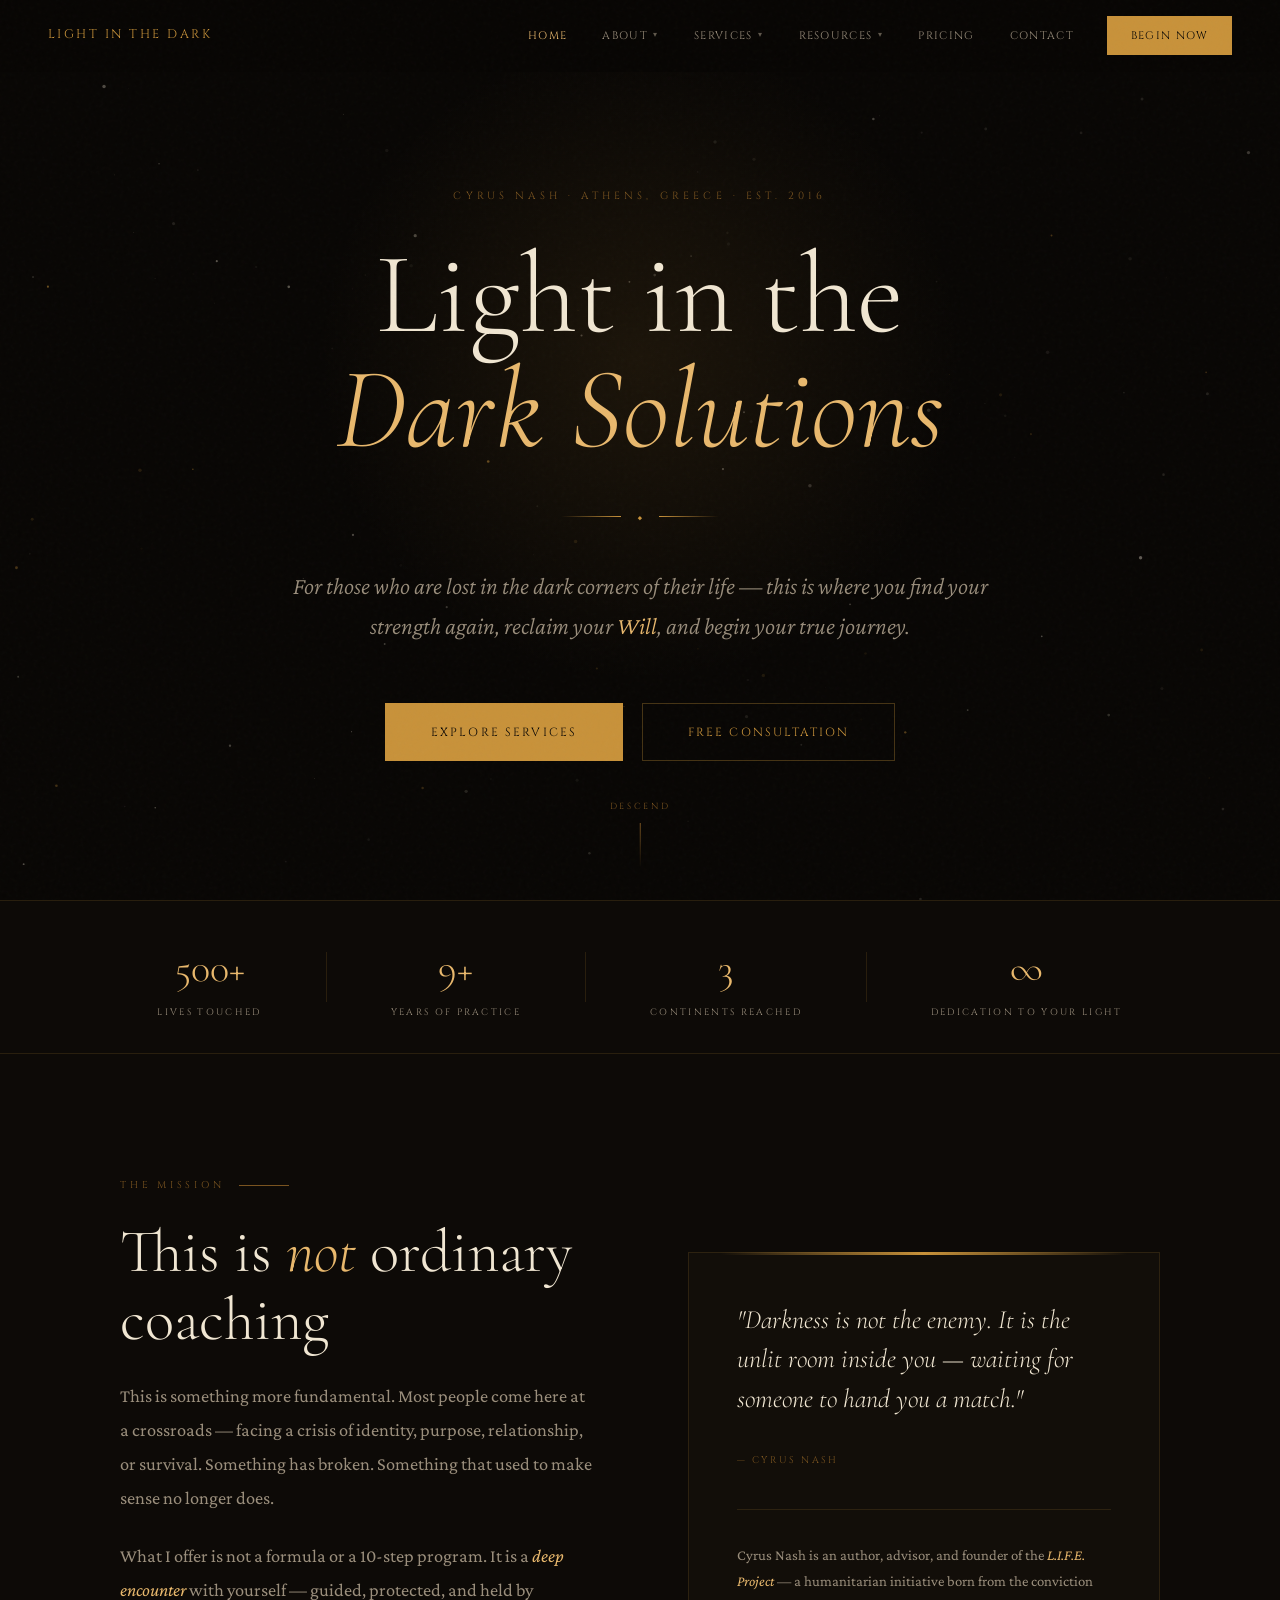
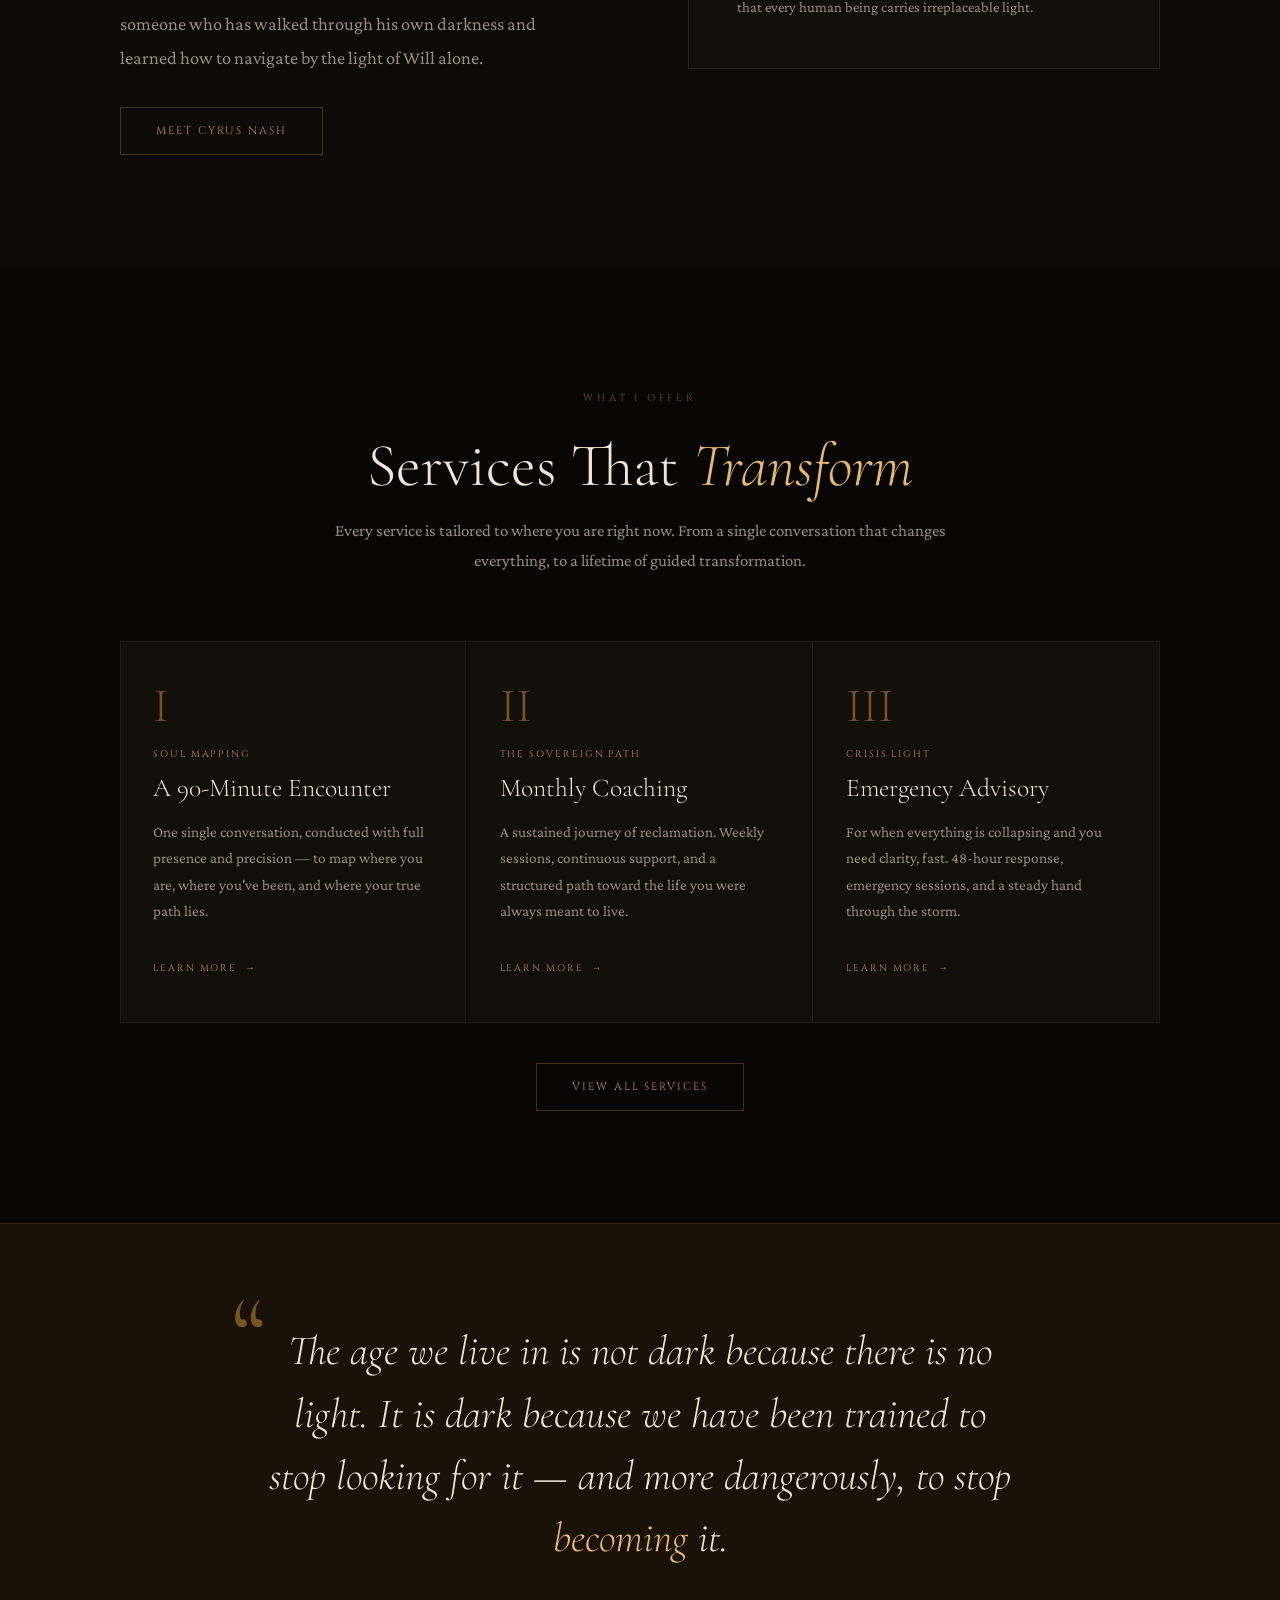
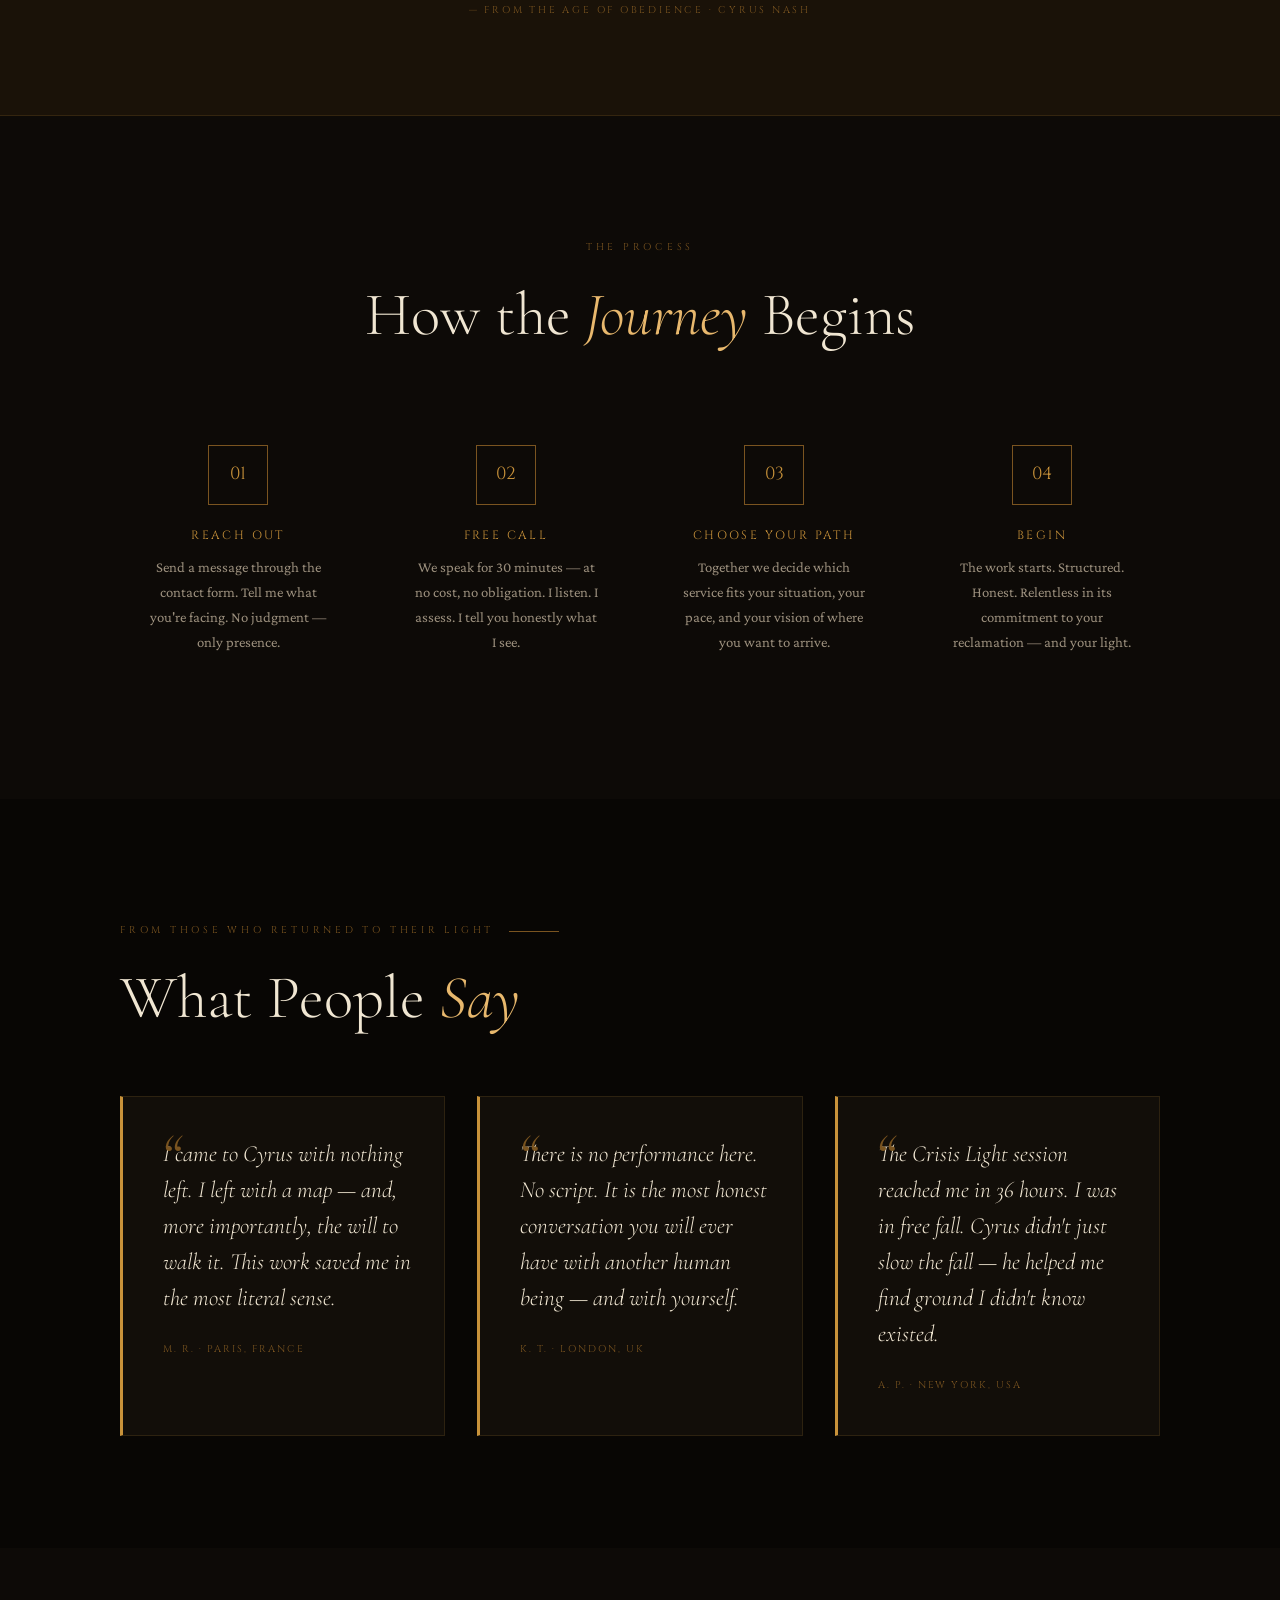
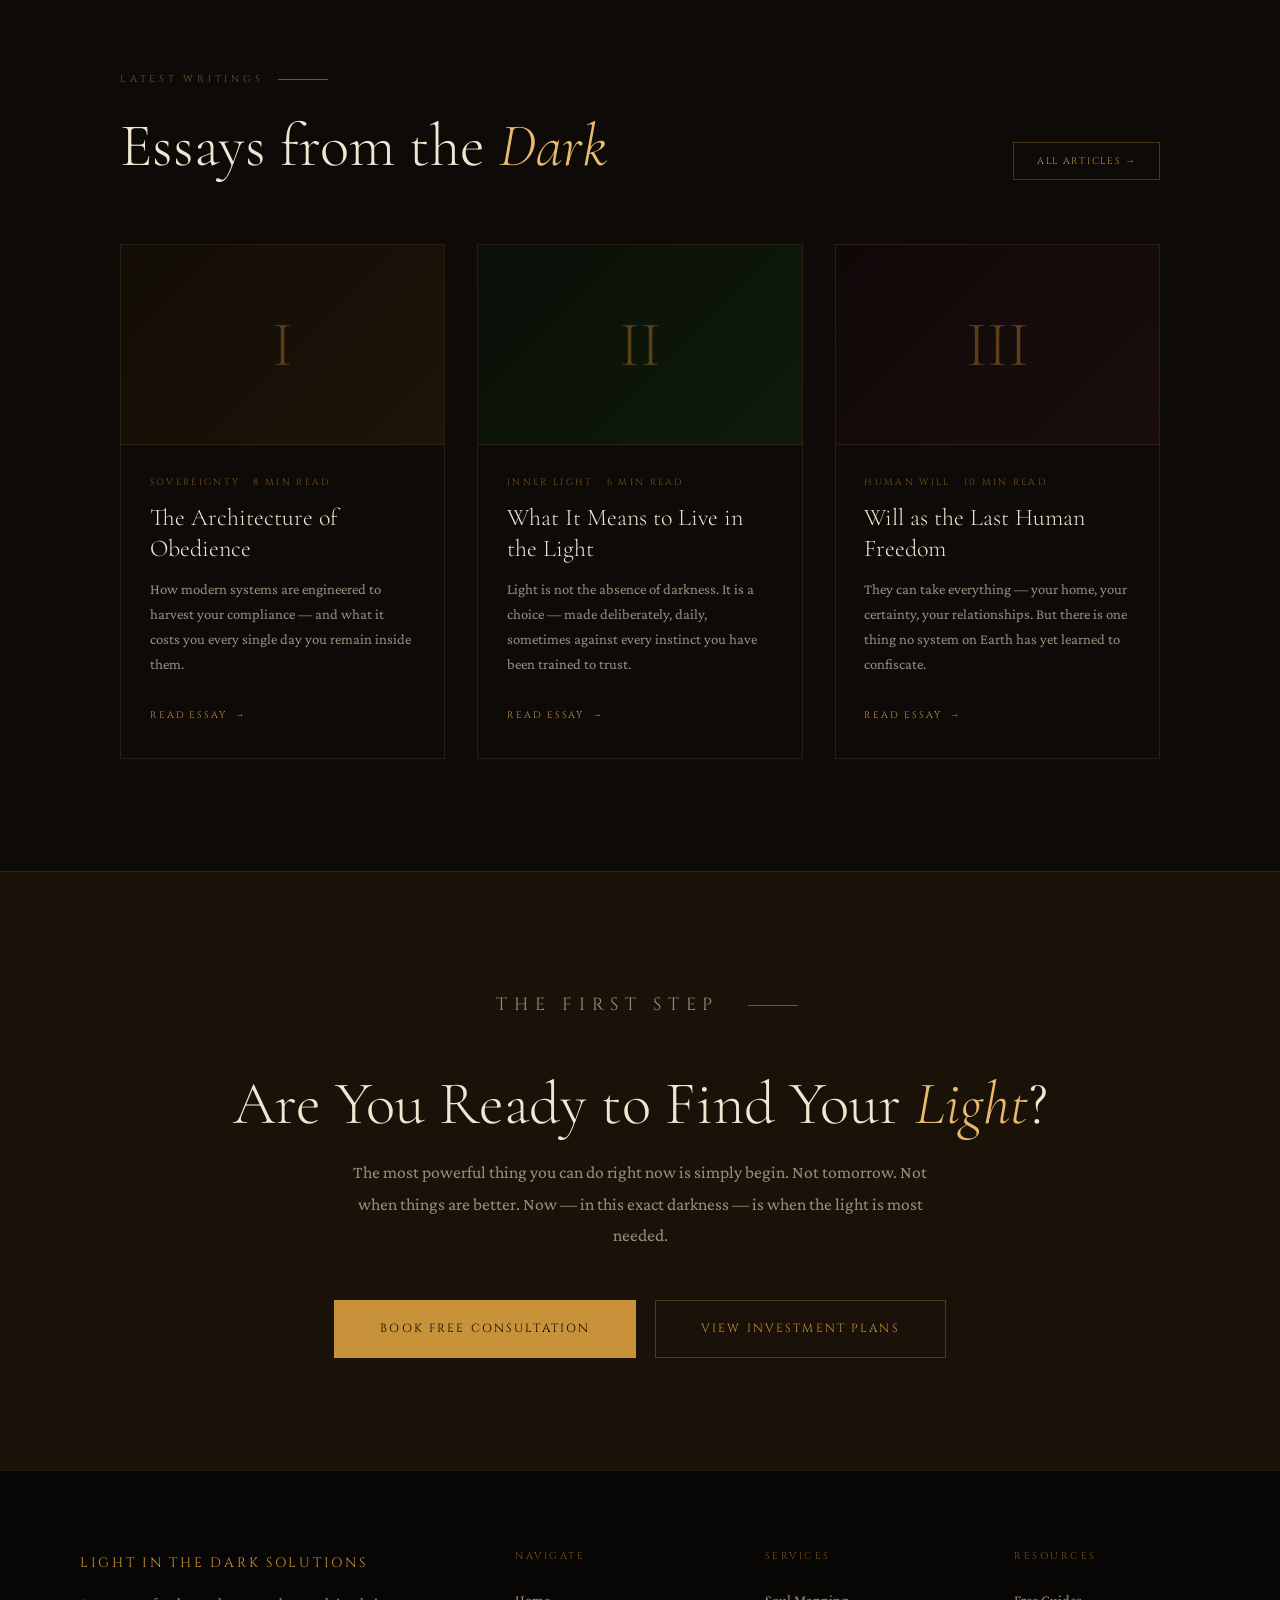
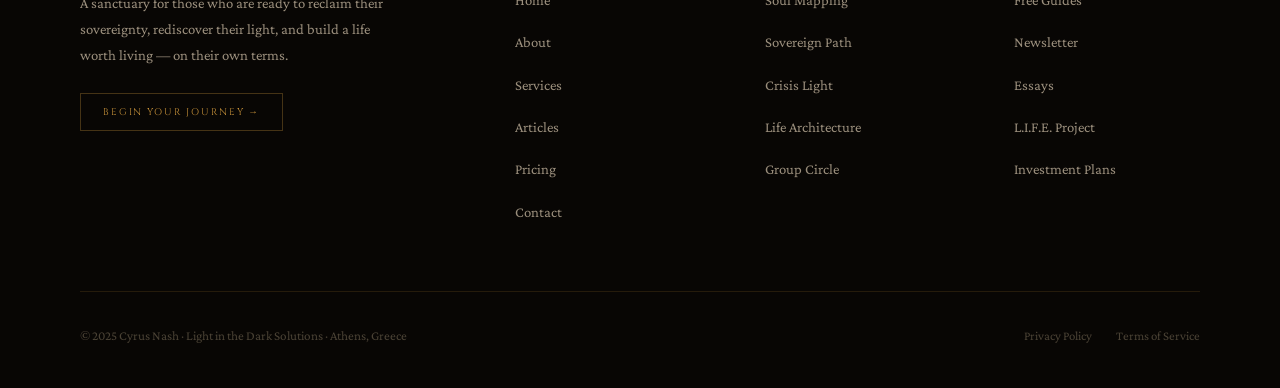
==== index.html @ 3b2564b2 "Initial website upload" ====
<!DOCTYPE html>
<html lang="en">
<head>
<meta charset="UTF-8">
<meta name="viewport" content="width=device-width, initial-scale=1.0">
<meta name="description" content="Light in the Dark Solutions — Life advisory and sovereignty coaching by Cyrus Nash. Helping you reclaim your strength, your will, and your life.">
<title>Light in the Dark Solutions · Cyrus Nash</title>
<link rel="stylesheet" href="css/style.css">
</head>
<body>

<nav id="nav">
  <a href="index.html" class="nav-logo">Light in the Dark</a>
  <ul class="nav-menu">
    <li><a href="index.html" class="active">Home</a></li>
    <li><a href="about.html">About <span class="arrow">▾</span></a>
      <div class="dropdown">
        <a href="about.html#story">My Story<span class="dd-sub">Who is Cyrus Nash</span></a>
        <a href="about.html#philosophy">Philosophy<span class="dd-sub">Light · Darkness · Will</span></a>
        <a href="about.html#life-project">L.I.F.E. Project<span class="dd-sub">The humanitarian vision</span></a>
      </div>
    </li>
    <li><a href="services.html">Services <span class="arrow">▾</span></a>
      <div class="dropdown">
        <a href="services.html#soul-mapping">Soul Mapping<span class="dd-sub">One-on-one deep consultation</span></a>
        <a href="services.html#sovereign-path">The Sovereign Path<span class="dd-sub">Monthly coaching program</span></a>
        <a href="services.html#crisis-light">Crisis Light<span class="dd-sub">Emergency 48hr advisory</span></a>
        <a href="services.html#life-architecture">Life Architecture<span class="dd-sub">12-week intensive</span></a>
        <a href="services.html#group">Group Circle<span class="dd-sub">Collective transformation</span></a>
      </div>
    </li>
    <li><a href="resources.html">Resources <span class="arrow">▾</span></a>
      <div class="dropdown">
        <a href="blog.html">Articles & Essays<span class="dd-sub">Writings from the dark</span></a>
        <a href="resources.html#downloads">Free Downloads<span class="dd-sub">Guides & reflections</span></a>
        <a href="resources.html#newsletter">Newsletter<span class="dd-sub">Letters of Light</span></a>
      </div>
    </li>
    <li><a href="pricing.html">Pricing</a></li>
    <li><a href="contact.html">Contact</a></li>
    <li><a href="pricing.html" class="nav-cta">Begin Now</a></li>
  </ul>
  <button class="hamburger" aria-label="Menu"><span></span><span></span><span></span></button>
</nav>
<div class="mobile-nav">
  <a href="index.html">Home</a><a href="about.html">About</a>
  <a href="services.html">Services</a><a href="blog.html">Articles</a>
  <a href="resources.html">Resources</a><a href="pricing.html">Pricing</a>
  <a href="contact.html">Contact</a>
</div>

<!-- ── HERO ── -->
<section class="hero" style="background:var(--bg);">
  <canvas id="particles" style="position:absolute;inset:0;width:100%;height:100%;"></canvas>
  <div class="hero-glow"></div>
  <div class="hero-content">
    <p class="hero-eyebrow">Cyrus Nash · Athens, Greece · Est. 2016</p>
    <h1 class="hero-title">
      Light in the
      <span class="hero-title-accent">Dark Solutions</span>
    </h1>
    <div class="hero-rule">
      <span></span><i>◆</i><span></span>
    </div>
    <p class="hero-tagline">
      For those who are lost in the dark corners of their life —
      this is where you find your strength again,
      reclaim your <em>Will</em>, and begin your true journey.
    </p>
    <div class="hero-actions">
      <a href="services.html" class="btn btn-gold btn-lg">Explore Services</a>
      <a href="contact.html" class="btn btn-outline btn-lg">Free Consultation</a>
    </div>
  </div>
  <div class="hero-scroll">
    <span>Descend</span>
    <div class="scroll-line"></div>
  </div>
</section>

<!-- ── TRUST BAR ── -->
<section class="section" style="background:var(--bg2);border-top:1px solid var(--border);border-bottom:1px solid var(--border);">
  <div style="max-width:1120px;margin:0 auto;padding:2rem 2.5rem;display:flex;justify-content:center;align-items:center;gap:4rem;flex-wrap:wrap;">
    <div style="text-align:center;">
      <div style="font-family:'Cormorant Garamond',serif;font-size:2.5rem;font-weight:300;color:var(--gold-lt);">500+</div>
      <div style="font-family:'Cinzel',serif;font-size:0.58rem;letter-spacing:0.25em;color:var(--cream-dim);text-transform:uppercase;">Lives Touched</div>
    </div>
    <div style="width:1px;height:50px;background:var(--border);"></div>
    <div style="text-align:center;">
      <div style="font-family:'Cormorant Garamond',serif;font-size:2.5rem;font-weight:300;color:var(--gold-lt);">9+</div>
      <div style="font-family:'Cinzel',serif;font-size:0.58rem;letter-spacing:0.25em;color:var(--cream-dim);text-transform:uppercase;">Years of Practice</div>
    </div>
    <div style="width:1px;height:50px;background:var(--border);"></div>
    <div style="text-align:center;">
      <div style="font-family:'Cormorant Garamond',serif;font-size:2.5rem;font-weight:300;color:var(--gold-lt);">3</div>
      <div style="font-family:'Cinzel',serif;font-size:0.58rem;letter-spacing:0.25em;color:var(--cream-dim);text-transform:uppercase;">Continents Reached</div>
    </div>
    <div style="width:1px;height:50px;background:var(--border);"></div>
    <div style="text-align:center;">
      <div style="font-family:'Cormorant Garamond',serif;font-size:2.5rem;font-weight:300;color:var(--gold-lt);">∞</div>
      <div style="font-family:'Cinzel',serif;font-size:0.58rem;letter-spacing:0.25em;color:var(--cream-dim);text-transform:uppercase;">Dedication to Your Light</div>
    </div>
  </div>
</section>

<!-- ── WHAT IS THIS ── -->
<section class="section section-alt">
  <div class="section-inner">
    <div style="display:grid;grid-template-columns:1fr 1fr;gap:6rem;align-items:center;">
      <div class="reveal">
        <p class="label">The Mission</p>
        <h2>This is <em>not</em> ordinary coaching</h2>
        <p style="color:var(--cream-dim);line-height:1.85;margin:1.5rem 0;">
          This is something more fundamental. Most people come here at a crossroads — facing a crisis of identity, purpose, relationship, or survival. Something has broken. Something that used to make sense no longer does.
        </p>
        <p style="color:var(--cream-dim);line-height:1.85;margin-bottom:2rem;">
          What I offer is not a formula or a 10-step program. It is a <em>deep encounter</em> with yourself — guided, protected, and held by someone who has walked through his own darkness and learned how to navigate by the light of Will alone.
        </p>
        <a href="about.html" class="btn btn-outline">Meet Cyrus Nash</a>
      </div>
      <div class="reveal reveal-delay-2">
        <div style="border:1px solid var(--border);padding:3rem;background:var(--bg3);position:relative;">
          <div style="position:absolute;top:-1px;left:2rem;right:2rem;height:3px;background:linear-gradient(to right, transparent, var(--gold), transparent);"></div>
          <p style="font-family:'Cormorant Garamond',serif;font-style:italic;font-size:1.65rem;font-weight:300;color:var(--cream);line-height:1.5;margin-bottom:2rem;">
            "Darkness is not the enemy. It is the unlit room inside you — waiting for someone to hand you a match."
          </p>
          <p style="font-family:'Cinzel',serif;font-size:0.6rem;letter-spacing:0.25em;color:var(--gold-dim);text-transform:uppercase;">— Cyrus Nash</p>
          <div style="margin-top:2.5rem;padding-top:2rem;border-top:1px solid var(--border);">
            <p style="font-size:0.92rem;color:var(--cream-dim);">Cyrus Nash is an author, advisor, and founder of the <em>L.I.F.E. Project</em> — a humanitarian initiative born from the conviction that every human being carries irreplaceable light.</p>
          </div>
        </div>
      </div>
    </div>
  </div>
</section>

<!-- ── SERVICES OVERVIEW ── -->
<section class="section">
  <div class="section-inner">
    <div class="section-head centered reveal">
      <p class="label">What I Offer</p>
      <h2>Services That <em>Transform</em></h2>
      <p class="section-subtitle" style="margin:1rem auto 0;">Every service is tailored to where you are right now. From a single conversation that changes everything, to a lifetime of guided transformation.</p>
    </div>
    <div style="display:grid;grid-template-columns:repeat(3,1fr);gap:1.5px;border:1px solid var(--border);margin-top:1rem;">
      <div class="reveal" style="background:var(--bg3);padding:2.5rem 2rem;border-right:1px solid var(--border);transition:all 0.3s;position:relative;overflow:hidden;">
        <div style="font-family:'Cormorant Garamond',serif;font-size:3rem;font-weight:300;color:var(--gold-dim);line-height:1;margin-bottom:1rem;">I</div>
        <div style="font-family:'Cinzel',serif;font-size:0.6rem;letter-spacing:0.2em;color:var(--gold);text-transform:uppercase;margin-bottom:0.7rem;">Soul Mapping</div>
        <h3 style="font-size:1.6rem;margin-bottom:1rem;">A 90-Minute Encounter</h3>
        <p style="font-size:0.95rem;color:var(--cream-dim);line-height:1.75;margin-bottom:1.5rem;">One single conversation, conducted with full presence and precision — to map where you are, where you've been, and where your true path lies.</p>
        <a href="services.html#soul-mapping" class="read-more">Learn More</a>
      </div>
      <div class="reveal reveal-delay-1" style="background:var(--bg3);padding:2.5rem 2rem;border-right:1px solid var(--border);transition:all 0.3s;position:relative;overflow:hidden;">
        <div style="font-family:'Cormorant Garamond',serif;font-size:3rem;font-weight:300;color:var(--gold-dim);line-height:1;margin-bottom:1rem;">II</div>
        <div style="font-family:'Cinzel',serif;font-size:0.6rem;letter-spacing:0.2em;color:var(--gold);text-transform:uppercase;margin-bottom:0.7rem;">The Sovereign Path</div>
        <h3 style="font-size:1.6rem;margin-bottom:1rem;">Monthly Coaching</h3>
        <p style="font-size:0.95rem;color:var(--cream-dim);line-height:1.75;margin-bottom:1.5rem;">A sustained journey of reclamation. Weekly sessions, continuous support, and a structured path toward the life you were always meant to live.</p>
        <a href="services.html#sovereign-path" class="read-more">Learn More</a>
      </div>
      <div class="reveal reveal-delay-2" style="background:var(--bg3);padding:2.5rem 2rem;transition:all 0.3s;position:relative;overflow:hidden;">
        <div style="font-family:'Cormorant Garamond',serif;font-size:3rem;font-weight:300;color:var(--gold-dim);line-height:1;margin-bottom:1rem;">III</div>
        <div style="font-family:'Cinzel',serif;font-size:0.6rem;letter-spacing:0.2em;color:var(--gold);text-transform:uppercase;margin-bottom:0.7rem;">Crisis Light</div>
        <h3 style="font-size:1.6rem;margin-bottom:1rem;">Emergency Advisory</h3>
        <p style="font-size:0.95rem;color:var(--cream-dim);line-height:1.75;margin-bottom:1.5rem;">For when everything is collapsing and you need clarity, fast. 48-hour response, emergency sessions, and a steady hand through the storm.</p>
        <a href="services.html#crisis-light" class="read-more">Learn More</a>
      </div>
    </div>
    <div style="text-align:center;margin-top:2.5rem;" class="reveal">
      <a href="services.html" class="btn btn-outline">View All Services</a>
    </div>
  </div>
</section>

<!-- ── QUOTE BANNER ── -->
<div class="quote-banner">
  <blockquote class="reveal">
    The age we live in is not dark because there is no light. It is dark because we have been trained to stop looking for it — and more dangerously, to stop <em>becoming</em> it.
  </blockquote>
  <span class="quote-attr reveal">— From The Age of Obedience · Cyrus Nash</span>
</div>

<!-- ── HOW IT WORKS ── -->
<section class="section section-alt">
  <div class="section-inner">
    <div class="section-head centered reveal">
      <p class="label">The Process</p>
      <h2>How the <em>Journey</em> Begins</h2>
    </div>
    <div style="display:grid;grid-template-columns:repeat(4,1fr);gap:2rem;margin-top:1rem;">
      <div class="reveal" style="text-align:center;padding:2rem 1.5rem;">
        <div style="width:60px;height:60px;border:1px solid var(--gold-dim);display:flex;align-items:center;justify-content:center;margin:0 auto 1.5rem;font-family:'Cinzel',serif;font-size:1.1rem;color:var(--gold);">01</div>
        <h4 style="font-family:'Cinzel',serif;font-size:0.75rem;letter-spacing:0.2em;text-transform:uppercase;color:var(--gold);margin-bottom:0.8rem;">Reach Out</h4>
        <p style="font-size:0.92rem;color:var(--cream-dim);line-height:1.7;">Send a message through the contact form. Tell me what you're facing. No judgment — only presence.</p>
      </div>
      <div class="reveal reveal-delay-1" style="text-align:center;padding:2rem 1.5rem;">
        <div style="width:60px;height:60px;border:1px solid var(--gold-dim);display:flex;align-items:center;justify-content:center;margin:0 auto 1.5rem;font-family:'Cinzel',serif;font-size:1.1rem;color:var(--gold);">02</div>
        <h4 style="font-family:'Cinzel',serif;font-size:0.75rem;letter-spacing:0.2em;text-transform:uppercase;color:var(--gold);margin-bottom:0.8rem;">Free Call</h4>
        <p style="font-size:0.92rem;color:var(--cream-dim);line-height:1.7;">We speak for 30 minutes — at no cost, no obligation. I listen. I assess. I tell you honestly what I see.</p>
      </div>
      <div class="reveal reveal-delay-2" style="text-align:center;padding:2rem 1.5rem;">
        <div style="width:60px;height:60px;border:1px solid var(--gold-dim);display:flex;align-items:center;justify-content:center;margin:0 auto 1.5rem;font-family:'Cinzel',serif;font-size:1.1rem;color:var(--gold);">03</div>
        <h4 style="font-family:'Cinzel',serif;font-size:0.75rem;letter-spacing:0.2em;text-transform:uppercase;color:var(--gold);margin-bottom:0.8rem;">Choose Your Path</h4>
        <p style="font-size:0.92rem;color:var(--cream-dim);line-height:1.7;">Together we decide which service fits your situation, your pace, and your vision of where you want to arrive.</p>
      </div>
      <div class="reveal reveal-delay-3" style="text-align:center;padding:2rem 1.5rem;">
        <div style="width:60px;height:60px;border:1px solid var(--gold-dim);display:flex;align-items:center;justify-content:center;margin:0 auto 1.5rem;font-family:'Cinzel',serif;font-size:1.1rem;color:var(--gold);">04</div>
        <h4 style="font-family:'Cinzel',serif;font-size:0.75rem;letter-spacing:0.2em;text-transform:uppercase;color:var(--gold);margin-bottom:0.8rem;">Begin</h4>
        <p style="font-size:0.92rem;color:var(--cream-dim);line-height:1.7;">The work starts. Structured. Honest. Relentless in its commitment to your reclamation — and your light.</p>
      </div>
    </div>
  </div>
</section>

<!-- ── TESTIMONIALS ── -->
<section class="section">
  <div class="section-inner">
    <div class="section-head reveal">
      <p class="label">From Those Who Returned to Their Light</p>
      <h2>What People <em>Say</em></h2>
    </div>
    <div style="display:grid;grid-template-columns:repeat(3,1fr);gap:2rem;">
      <div class="testimonial reveal">
        <div class="testimonial-text">I came to Cyrus with nothing left. I left with a map — and, more importantly, the will to walk it. This work saved me in the most literal sense.</div>
        <div class="testimonial-author">M. R. · Paris, France</div>
      </div>
      <div class="testimonial reveal reveal-delay-1">
        <div class="testimonial-text">There is no performance here. No script. It is the most honest conversation you will ever have with another human being — and with yourself.</div>
        <div class="testimonial-author">K. T. · London, UK</div>
      </div>
      <div class="testimonial reveal reveal-delay-2">
        <div class="testimonial-text">The Crisis Light session reached me in 36 hours. I was in free fall. Cyrus didn't just slow the fall — he helped me find ground I didn't know existed.</div>
        <div class="testimonial-author">A. P. · New York, USA</div>
      </div>
    </div>
  </div>
</section>

<!-- ── RECENT ARTICLES ── -->
<section class="section section-alt">
  <div class="section-inner">
    <div class="section-head reveal" style="display:flex;justify-content:space-between;align-items:flex-end;flex-wrap:wrap;gap:1rem;">
      <div>
        <p class="label">Latest Writings</p>
        <h2>Essays from the <em>Dark</em></h2>
      </div>
      <a href="blog.html" class="btn btn-outline btn-sm reveal">All Articles →</a>
    </div>
    <div style="display:grid;grid-template-columns:repeat(3,1fr);gap:2rem;">
      <div class="blog-card reveal">
        <div class="blog-thumb" style="background:linear-gradient(135deg,#120d06,#1e1408);border-bottom:1px solid var(--border);">
          <div style="font-family:'Cormorant Garamond',serif;font-size:4rem;font-weight:300;color:var(--gold-dim);opacity:0.7;">I</div>
        </div>
        <div class="blog-body">
          <div class="blog-meta">Sovereignty · 8 min read</div>
          <h3>The Architecture of Obedience</h3>
          <p>How modern systems are engineered to harvest your compliance — and what it costs you every single day you remain inside them.</p>
          <a href="blog.html" class="read-more">Read Essay</a>
        </div>
      </div>
      <div class="blog-card reveal reveal-delay-1">
        <div class="blog-thumb" style="background:linear-gradient(135deg,#0a1008,#0f1a0c);border-bottom:1px solid var(--border);">
          <div style="font-family:'Cormorant Garamond',serif;font-size:4rem;font-weight:300;color:var(--gold-dim);opacity:0.7;">II</div>
        </div>
        <div class="blog-body">
          <div class="blog-meta">Inner Light · 6 min read</div>
          <h3>What It Means to Live in the Light</h3>
          <p>Light is not the absence of darkness. It is a choice — made deliberately, daily, sometimes against every instinct you have been trained to trust.</p>
          <a href="blog.html" class="read-more">Read Essay</a>
        </div>
      </div>
      <div class="blog-card reveal reveal-delay-2">
        <div class="blog-thumb" style="background:linear-gradient(135deg,#100808,#1a0e0e);border-bottom:1px solid var(--border);">
          <div style="font-family:'Cormorant Garamond',serif;font-size:4rem;font-weight:300;color:var(--gold-dim);opacity:0.7;">III</div>
        </div>
        <div class="blog-body">
          <div class="blog-meta">Human Will · 10 min read</div>
          <h3>Will as the Last Human Freedom</h3>
          <p>They can take everything — your home, your certainty, your relationships. But there is one thing no system on Earth has yet learned to confiscate.</p>
          <a href="blog.html" class="read-more">Read Essay</a>
        </div>
      </div>
    </div>
  </div>
</section>

<!-- ── CTA ── -->
<section class="cta-section">
  <div class="reveal">
    <p class="label" style="justify-content:center;"><span></span>The First Step<span></span></p>
    <h2>Are You Ready to Find Your <em>Light</em>?</h2>
    <p>The most powerful thing you can do right now is simply begin. Not tomorrow. Not when things are better. Now — in this exact darkness — is when the light is most needed.</p>
    <div class="btn-row">
      <a href="contact.html" class="btn btn-gold btn-lg">Book Free Consultation</a>
      <a href="pricing.html" class="btn btn-outline btn-lg">View Investment Plans</a>
    </div>
  </div>
</section>

<footer id="footer">
  <div class="footer-grid">
    <div class="footer-brand">
      <div class="footer-brand-name">Light in the Dark Solutions</div>
      <p>A sanctuary for those who are ready to reclaim their sovereignty, rediscover their light, and build a life worth living — on their own terms.</p>
      <a href="contact.html" class="btn btn-outline btn-sm">Begin Your Journey →</a>
    </div>
    <div class="footer-col"><h4>Navigate</h4><ul>
      <li><a href="index.html">Home</a></li><li><a href="about.html">About</a></li>
      <li><a href="services.html">Services</a></li><li><a href="blog.html">Articles</a></li>
      <li><a href="pricing.html">Pricing</a></li><li><a href="contact.html">Contact</a></li>
    </ul></div>
    <div class="footer-col"><h4>Services</h4><ul>
      <li><a href="services.html#soul-mapping">Soul Mapping</a></li>
      <li><a href="services.html#sovereign-path">Sovereign Path</a></li>
      <li><a href="services.html#crisis-light">Crisis Light</a></li>
      <li><a href="services.html#life-architecture">Life Architecture</a></li>
      <li><a href="services.html#group">Group Circle</a></li>
    </ul></div>
    <div class="footer-col"><h4>Resources</h4><ul>
      <li><a href="resources.html#downloads">Free Guides</a></li>
      <li><a href="resources.html#newsletter">Newsletter</a></li>
      <li><a href="blog.html">Essays</a></li>
      <li><a href="about.html#life-project">L.I.F.E. Project</a></li>
      <li><a href="pricing.html">Investment Plans</a></li>
    </ul></div>
  </div>
  <div class="footer-bottom">
    <span class="footer-copy">© 2025 Cyrus Nash · Light in the Dark Solutions · Athens, Greece</span>
    <div class="footer-legal"><a href="#">Privacy Policy</a><a href="#">Terms of Service</a></div>
  </div>
</footer>

<script src="js/main.js"></script>
</body>
</html>
---- css/style.css ----
/* ═══════════════════════════════════════════════════════
   LIGHT IN THE DARK SOLUTIONS — Global Stylesheet
   © Cyrus Nash · Athens, Greece
═══════════════════════════════════════════════════════ */

@import url('https://fonts.googleapis.com/css2?family=Cormorant+Garamond:ital,wght@0,300;0,400;0,600;1,300;1,400&family=Cinzel:wght@400;600&family=Crimson+Pro:ital,wght@0,300;0,400;1,300;1,400&display=swap');

*, *::before, *::after { box-sizing: border-box; margin: 0; padding: 0; }

:root {
  --bg:        #080604;
  --bg2:       #0d0a07;
  --bg3:       #120e09;
  --bg4:       #1a1208;
  --gold:      #c8923a;
  --gold-lt:   #e8b86d;
  --gold-dim:  #7a5420;
  --gold-pale: rgba(200,146,58,0.08);
  --cream:     #f0e6d2;
  --cream-dim: #9a8e7c;
  --cream-faint: #4a4235;
  --border:    rgba(200,146,58,0.15);
  --border-lt: rgba(200,146,58,0.32);
  --border-h:  rgba(200,146,58,0.55);
  --shadow:    0 20px 60px rgba(0,0,0,0.6);
  --success:   #4a9e6a;
  --danger:    #c0392b;
  --transition: all 0.32s cubic-bezier(0.4,0,0.2,1);
}

html { scroll-behavior: smooth; font-size: 16px; }

body {
  background: var(--bg);
  color: var(--cream);
  font-family: 'Crimson Pro', Georgia, serif;
  font-size: 1.15rem;
  line-height: 1.78;
  overflow-x: hidden;
  -webkit-font-smoothing: antialiased;
}

body::after {
  content: '';
  position: fixed; inset: 0;
  background-image: url("data:image/svg+xml,%3Csvg viewBox='0 0 256 256' xmlns='http://www.w3.org/2000/svg'%3E%3Cfilter id='n'%3E%3CfeTurbulence type='fractalNoise' baseFrequency='0.9' numOctaves='4' stitchTiles='stitch'/%3E%3C/filter%3E%3Crect width='100%25' height='100%25' filter='url(%23n)' opacity='0.035'/%3E%3C/svg%3E");
  pointer-events: none; z-index: 9999; opacity: 0.6;
}

img { max-width: 100%; display: block; }
a { color: var(--gold); text-decoration: none; transition: var(--transition); }
a:hover { color: var(--gold-lt); }

/* ─── TYPOGRAPHY ─── */
h1,h2,h3,h4,h5 {
  font-family: 'Cormorant Garamond', serif;
  font-weight: 300;
  line-height: 1.12;
  color: var(--cream);
}
h1 { font-size: clamp(3rem, 8vw, 7rem); }
h2 { font-size: clamp(2.2rem, 5vw, 3.8rem); }
h3 { font-size: clamp(1.5rem, 3vw, 2.2rem); }
h4 { font-size: 1.35rem; font-weight: 400; }

em { font-style: italic; color: var(--gold-lt); }
strong { font-weight: 600; color: var(--cream); }

.cinzel {
  font-family: 'Cinzel', serif;
  font-weight: 400;
  letter-spacing: 0.15em;
  text-transform: uppercase;
}

/* ─── SECTION LABEL ─── */
.label {
  font-family: 'Cinzel', serif;
  font-size: 0.62rem;
  letter-spacing: 0.38em;
  color: var(--gold-dim);
  text-transform: uppercase;
  display: inline-flex;
  align-items: center;
  gap: 0.9rem;
  margin-bottom: 1.5rem;
}
.label::after { content: ''; display: block; width: 50px; height: 1px; background: var(--gold-dim); }

/* ─── NAVIGATION ─── */
#nav {
  position: fixed; top: 0; left: 0; right: 0;
  z-index: 1000;
  padding: 0 3rem;
  height: 72px;
  display: flex; align-items: center; justify-content: space-between;
  background: rgba(8,6,4,0.92);
  backdrop-filter: blur(12px);
  border-bottom: 1px solid transparent;
  transition: border-color 0.4s, background 0.4s;
}
#nav.scrolled { border-bottom-color: var(--border); background: rgba(8,6,4,0.98); }

.nav-logo {
  font-family: 'Cinzel', serif;
  font-size: 0.78rem;
  letter-spacing: 0.2em;
  color: var(--gold);
  text-transform: uppercase;
  white-space: nowrap;
}

.nav-menu {
  display: flex; align-items: center;
  gap: 0; list-style: none;
}

.nav-menu > li {
  position: relative;
}

.nav-menu > li > a {
  font-family: 'Cinzel', serif;
  font-size: 0.68rem;
  letter-spacing: 0.12em;
  color: var(--cream-dim);
  text-transform: uppercase;
  padding: 0 1.1rem;
  height: 72px;
  display: flex; align-items: center; gap: 0.35rem;
  transition: var(--transition);
  white-space: nowrap;
}
.nav-menu > li > a:hover,
.nav-menu > li > a.active { color: var(--gold-lt); }

.nav-menu > li > a .arrow {
  font-size: 0.5rem;
  transition: transform 0.3s;
  opacity: 0.6;
}
.nav-menu > li:hover > a .arrow { transform: rotate(180deg); }

/* Dropdown */
.dropdown {
  position: absolute;
  top: 100%; left: 0;
  min-width: 220px;
  background: rgba(10,8,5,0.98);
  border: 1px solid var(--border);
  border-top: 2px solid var(--gold);
  padding: 0.5rem 0;
  opacity: 0; visibility: hidden; pointer-events: none;
  transform: translateY(8px);
  transition: var(--transition);
  backdrop-filter: blur(20px);
  box-shadow: var(--shadow);
}
.nav-menu > li:hover .dropdown {
  opacity: 1; visibility: visible; pointer-events: all;
  transform: translateY(0);
}
.dropdown a {
  display: block;
  font-family: 'Cinzel', serif;
  font-size: 0.62rem;
  letter-spacing: 0.12em;
  color: var(--cream-dim);
  text-transform: uppercase;
  padding: 0.75rem 1.3rem;
  border-bottom: 1px solid transparent;
  transition: var(--transition);
  white-space: nowrap;
}
.dropdown a:hover {
  color: var(--gold-lt);
  background: var(--gold-pale);
  border-bottom-color: var(--border);
  padding-left: 1.6rem;
}
.dropdown a .dd-sub {
  display: block;
  font-family: 'Crimson Pro', serif;
  font-size: 0.75rem;
  letter-spacing: 0.02em;
  text-transform: none;
  color: var(--cream-faint);
  margin-top: 2px;
}

.nav-cta {
  font-family: 'Cinzel', serif;
  font-size: 0.62rem;
  letter-spacing: 0.15em;
  text-transform: uppercase;
  color: var(--bg) !important;
  background: var(--gold);
  padding: 0.55rem 1.4rem !important;
  height: auto !important;
  margin-left: 1rem;
  border: 1px solid var(--gold);
  transition: var(--transition) !important;
}
.nav-cta:hover { background: var(--gold-lt) !important; border-color: var(--gold-lt) !important; }

/* Hamburger */
.hamburger {
  display: none;
  flex-direction: column; gap: 5px; cursor: pointer;
  background: none; border: none; padding: 4px;
}
.hamburger span {
  display: block; width: 24px; height: 1.5px;
  background: var(--gold); transition: var(--transition);
}
.hamburger.open span:nth-child(1) { transform: rotate(45deg) translate(4.5px, 4.5px); }
.hamburger.open span:nth-child(2) { opacity: 0; }
.hamburger.open span:nth-child(3) { transform: rotate(-45deg) translate(4.5px, -4.5px); }

/* Mobile nav */
.mobile-nav {
  display: none;
  position: fixed; top: 72px; left: 0; right: 0;
  background: rgba(8,6,4,0.98);
  border-bottom: 1px solid var(--border);
  padding: 1.5rem 2rem 2rem;
  z-index: 999;
  backdrop-filter: blur(20px);
}
.mobile-nav.open { display: block; }
.mobile-nav a {
  display: block;
  font-family: 'Cinzel', serif;
  font-size: 0.75rem;
  letter-spacing: 0.15em;
  text-transform: uppercase;
  color: var(--cream-dim);
  padding: 0.7rem 0;
  border-bottom: 1px solid var(--border);
}
.mobile-nav a:hover { color: var(--gold-lt); }

/* ─── HERO ─── */
.hero {
  position: relative;
  min-height: 100vh;
  display: flex; flex-direction: column;
  justify-content: center; align-items: center;
  text-align: center;
  padding: 8rem 2rem 5rem;
  overflow: hidden;
}

#particles { position: absolute; inset: 0; z-index: 0; }

.hero-content { position: relative; z-index: 1; max-width: 960px; }

.hero-glow {
  position: absolute; top: 40%; left: 50%;
  transform: translate(-50%, -50%);
  width: 700px; height: 700px;
  background: radial-gradient(circle, rgba(200,146,58,0.1) 0%, transparent 65%);
  pointer-events: none; z-index: 0;
  animation: breathe 6s ease-in-out infinite;
}
@keyframes breathe {
  0%,100% { transform: translate(-50%,-50%) scale(1); opacity: 1; }
  50% { transform: translate(-50%,-50%) scale(1.2); opacity: 0.6; }
}

.hero-eyebrow {
  font-family: 'Cinzel', serif;
  font-size: 0.65rem;
  letter-spacing: 0.4em;
  color: var(--gold-dim);
  text-transform: uppercase;
  margin-bottom: 2rem;
  opacity: 0; animation: fadeUp 1s ease forwards 0.3s;
}

.hero-title {
  font-family: 'Cormorant Garamond', serif;
  font-weight: 300;
  font-size: clamp(3.5rem, 9vw, 8.5rem);
  line-height: 1.0;
  color: var(--cream);
  margin-bottom: 0.3rem;
  opacity: 0; animation: fadeUp 1.1s ease forwards 0.5s;
}

.hero-title-accent {
  font-style: italic;
  color: var(--gold-lt);
  display: block;
}

.hero-rule {
  display: flex; align-items: center;
  gap: 1rem; justify-content: center;
  margin: 2rem auto;
  opacity: 0; animation: fadeUp 1s ease forwards 0.8s;
}
.hero-rule span { width: 60px; height: 1px; background: linear-gradient(to right, transparent, var(--gold)); }
.hero-rule span:last-child { background: linear-gradient(to left, transparent, var(--gold)); }
.hero-rule i {
  font-family: 'Cormorant Garamond', serif;
  font-style: italic;
  font-size: 1.2rem;
  color: var(--gold);
}

.hero-tagline {
  font-family: 'Crimson Pro', serif;
  font-style: italic;
  font-weight: 300;
  font-size: clamp(1.1rem, 2.5vw, 1.5rem);
  color: var(--cream-dim);
  max-width: 700px;
  line-height: 1.7;
  margin: 0 auto;
  opacity: 0; animation: fadeUp 1s ease forwards 1s;
}

.hero-actions {
  display: flex; gap: 1.2rem; justify-content: center;
  flex-wrap: wrap;
  margin-top: 3.5rem;
  opacity: 0; animation: fadeUp 1s ease forwards 1.2s;
}

.hero-scroll {
  position: absolute; bottom: 2rem; left: 50%;
  transform: translateX(-50%);
  display: flex; flex-direction: column; align-items: center; gap: 0.5rem;
  opacity: 0; animation: fadeIn 1s ease forwards 2s;
  z-index: 1;
}
.hero-scroll span {
  font-family: 'Cinzel', serif;
  font-size: 0.55rem;
  letter-spacing: 0.3em;
  color: var(--gold-dim);
  text-transform: uppercase;
}
.scroll-line {
  width: 1px; height: 45px;
  background: linear-gradient(to bottom, var(--gold-dim), transparent);
  animation: scrollPulse 2.5s ease-in-out infinite;
}
@keyframes scrollPulse {
  0%,100% { opacity: 0.35; transform: scaleY(1); }
  50% { opacity: 0.9; }
}

/* ─── BUTTONS ─── */
.btn {
  display: inline-flex; align-items: center; gap: 0.6rem;
  font-family: 'Cinzel', serif;
  font-size: 0.68rem;
  letter-spacing: 0.18em;
  text-transform: uppercase;
  padding: 0.85rem 2.2rem;
  border: 1px solid;
  cursor: pointer;
  transition: var(--transition);
  white-space: nowrap;
}
.btn-gold {
  color: var(--bg);
  background: var(--gold);
  border-color: var(--gold);
}
.btn-gold:hover { background: var(--gold-lt); border-color: var(--gold-lt); color: var(--bg); }

.btn-outline {
  color: var(--gold);
  background: transparent;
  border-color: var(--border-lt);
}
.btn-outline:hover { border-color: var(--gold); color: var(--gold-lt); }

.btn-cream {
  color: var(--bg);
  background: var(--cream);
  border-color: var(--cream);
}
.btn-cream:hover { background: var(--gold-lt); border-color: var(--gold-lt); }

.btn-lg { padding: 1.1rem 2.8rem; font-size: 0.74rem; }
.btn-sm { padding: 0.6rem 1.4rem; font-size: 0.6rem; }

/* ─── SECTIONS ─── */
.section { position: relative; z-index: 1; }
.section-alt { background: var(--bg2); }
.section-dark { background: var(--bg3); }

.section-inner {
  max-width: 1120px;
  margin: 0 auto;
  padding: 7rem 2.5rem;
}
.section-inner-sm {
  max-width: 820px;
  margin: 0 auto;
  padding: 7rem 2.5rem;
}
.section-inner-lg {
  max-width: 1280px;
  margin: 0 auto;
  padding: 7rem 2.5rem;
}

.section-head { margin-bottom: 4rem; }
.section-head.centered { text-align: center; }
.section-head.centered .label { justify-content: center; }
.section-head.centered .label::after { display: none; }
.section-head.centered .section-subtitle { margin: 0 auto; }

.section-subtitle {
  font-size: 1.05rem;
  color: var(--cream-dim);
  max-width: 620px;
  margin-top: 1.2rem;
  line-height: 1.8;
}

/* ─── DIVIDERS ─── */
.divider {
  border: none;
  height: 1px;
  background: linear-gradient(to right, transparent, var(--border-lt), transparent);
  margin: 0;
}

/* ─── CARDS ─── */
.card {
  background: var(--bg3);
  border: 1px solid var(--border);
  padding: 2.5rem;
  transition: var(--transition);
  position: relative;
  overflow: hidden;
}
.card::before {
  content: '';
  position: absolute; top: 0; left: 0;
  width: 3px; height: 0;
  background: var(--gold);
  transition: height 0.4s ease;
}
.card:hover { border-color: var(--border-lt); transform: translateY(-4px); box-shadow: var(--shadow); }
.card:hover::before { height: 100%; }

.card-icon {
  font-family: 'Cormorant Garamond', serif;
  font-size: 3rem;
  font-weight: 300;
  color: var(--gold-dim);
  line-height: 1;
  margin-bottom: 1rem;
}

.card-label {
  font-family: 'Cinzel', serif;
  font-size: 0.6rem;
  letter-spacing: 0.25em;
  color: var(--gold);
  text-transform: uppercase;
  margin-bottom: 0.7rem;
}

.card h3 { font-size: 1.7rem; margin-bottom: 1rem; }
.card p { font-size: 0.98rem; color: var(--cream-dim); line-height: 1.75; }

/* ─── GRID LAYOUTS ─── */
.grid-3 {
  display: grid;
  grid-template-columns: repeat(3, 1fr);
  gap: 1.5px;
}
.grid-2 {
  display: grid;
  grid-template-columns: repeat(2, 1fr);
  gap: 2rem;
}
.grid-4 {
  display: grid;
  grid-template-columns: repeat(4, 1fr);
  gap: 1.5rem;
}

/* ─── PRICING ─── */
.pricing-grid {
  display: grid;
  grid-template-columns: repeat(3, 1fr);
  gap: 2px;
  margin-top: 4rem;
  border: 1px solid var(--border);
}

.price-card {
  background: var(--bg3);
  padding: 3rem 2.2rem;
  position: relative;
  transition: var(--transition);
  border-right: 1px solid var(--border);
}
.price-card:last-child { border-right: none; }
.price-card.featured {
  background: var(--bg4);
  border-top: 3px solid var(--gold);
}
.price-card.featured::before {
  content: 'MOST CHOSEN';
  position: absolute; top: -1px; left: 50%; transform: translateX(-50%) translateY(-50%);
  font-family: 'Cinzel', serif;
  font-size: 0.55rem;
  letter-spacing: 0.3em;
  color: var(--bg);
  background: var(--gold);
  padding: 0.3rem 1rem;
  white-space: nowrap;
}

.price-name {
  font-family: 'Cinzel', serif;
  font-size: 0.75rem;
  letter-spacing: 0.25em;
  color: var(--gold);
  text-transform: uppercase;
  margin-bottom: 0.5rem;
}

.price-tagline {
  font-family: 'Cormorant Garamond', serif;
  font-style: italic;
  font-size: 1.25rem;
  color: var(--cream-dim);
  margin-bottom: 1.8rem;
}

.price-amount {
  font-family: 'Cormorant Garamond', serif;
  font-weight: 300;
  font-size: 3.5rem;
  color: var(--cream);
  line-height: 1;
  margin-bottom: 0.3rem;
}
.price-amount sup { font-size: 1.4rem; vertical-align: super; }
.price-amount sub { font-size: 1rem; color: var(--cream-dim); }

.price-period {
  font-family: 'Cinzel', serif;
  font-size: 0.6rem;
  letter-spacing: 0.2em;
  color: var(--gold-dim);
  text-transform: uppercase;
  margin-bottom: 2rem;
}

.price-toggle {
  display: flex; align-items: center; justify-content: center;
  gap: 1rem;
  margin-bottom: 3.5rem;
}
.price-toggle label {
  font-family: 'Cinzel', serif;
  font-size: 0.65rem;
  letter-spacing: 0.15em;
  color: var(--cream-dim);
  text-transform: uppercase;
  cursor: pointer;
  transition: var(--transition);
}
.price-toggle label.active { color: var(--gold-lt); }
.toggle-switch {
  position: relative;
  width: 48px; height: 24px;
}
.toggle-switch input { opacity: 0; width: 0; height: 0; }
.toggle-slider {
  position: absolute; inset: 0;
  background: var(--bg4);
  border: 1px solid var(--border-lt);
  cursor: pointer;
  transition: var(--transition);
}
.toggle-slider::before {
  content: '';
  position: absolute; bottom: 3px; left: 3px;
  width: 16px; height: 16px;
  background: var(--gold);
  transition: var(--transition);
}
input:checked + .toggle-slider::before { transform: translateX(24px); }
input:checked + .toggle-slider { background: var(--gold-pale); }

.price-features {
  list-style: none;
  margin: 1.5rem 0 2.5rem;
  display: flex; flex-direction: column; gap: 0.75rem;
}
.price-features li {
  font-size: 0.95rem;
  color: var(--cream-dim);
  display: flex; align-items: flex-start; gap: 0.7rem;
  line-height: 1.5;
}
.price-features li::before {
  content: '◆';
  font-size: 0.45rem;
  color: var(--gold);
  margin-top: 0.45rem;
  flex-shrink: 0;
}
.price-features li.muted { opacity: 0.4; }
.price-features li.muted::before { color: var(--cream-faint); }

.price-divider {
  height: 1px;
  background: var(--border);
  margin: 2rem 0;
}

.price-note {
  font-family: 'Cinzel', serif;
  font-size: 0.58rem;
  letter-spacing: 0.15em;
  color: var(--gold-dim);
  text-transform: uppercase;
  text-align: center;
  margin-top: 1rem;
}

/* ─── BLOG CARDS ─── */
.blog-card {
  border: 1px solid var(--border);
  overflow: hidden;
  transition: var(--transition);
}
.blog-card:hover { border-color: var(--border-lt); transform: translateY(-3px); }

.blog-thumb {
  height: 200px;
  display: flex; align-items: center; justify-content: center;
  position: relative;
  overflow: hidden;
}

.blog-meta {
  font-family: 'Cinzel', serif;
  font-size: 0.58rem;
  letter-spacing: 0.25em;
  color: var(--gold-dim);
  text-transform: uppercase;
  margin-bottom: 0.7rem;
}
.blog-body { padding: 1.8rem; }
.blog-body h3 {
  font-size: 1.5rem;
  margin-bottom: 0.8rem;
  line-height: 1.3;
}
.blog-body p { font-size: 0.92rem; color: var(--cream-dim); line-height: 1.7; margin-bottom: 1.2rem; }
.read-more {
  font-family: 'Cinzel', serif;
  font-size: 0.6rem;
  letter-spacing: 0.2em;
  color: var(--gold);
  text-transform: uppercase;
  display: inline-flex; align-items: center; gap: 0.5rem;
  transition: var(--transition);
}
.read-more:hover { gap: 0.9rem; color: var(--gold-lt); }
.read-more::after { content: '→'; }

/* ─── TESTIMONIALS ─── */
.testimonial {
  background: var(--bg3);
  border: 1px solid var(--border);
  border-left: 3px solid var(--gold);
  padding: 2.5rem 2rem 2.5rem 2.5rem;
}
.testimonial-text {
  font-family: 'Cormorant Garamond', serif;
  font-style: italic;
  font-size: 1.45rem;
  font-weight: 300;
  color: var(--cream);
  line-height: 1.55;
  margin-bottom: 1.5rem;
  position: relative;
}
.testimonial-text::before {
  content: '\201C';
  font-size: 4rem;
  color: var(--gold-dim);
  position: absolute; top: -0.8rem; left: -0.2rem;
  line-height: 1;
}
.testimonial-author {
  font-family: 'Cinzel', serif;
  font-size: 0.62rem;
  letter-spacing: 0.2em;
  color: var(--gold-dim);
  text-transform: uppercase;
}

/* ─── FORMS ─── */
.form-group {
  display: flex; flex-direction: column; gap: 0.4rem;
  margin-bottom: 1.5rem;
}
.form-group label {
  font-family: 'Cinzel', serif;
  font-size: 0.6rem;
  letter-spacing: 0.25em;
  color: var(--gold-dim);
  text-transform: uppercase;
}
.form-group input,
.form-group textarea,
.form-group select {
  background: transparent;
  border: none;
  border-bottom: 1px solid var(--border-lt);
  color: var(--cream);
  font-family: 'Crimson Pro', serif;
  font-size: 1rem;
  padding: 0.7rem 0;
  outline: none;
  transition: border-color 0.3s;
  width: 100%;
  -webkit-appearance: none;
}
.form-group select option { background: #0e0b07; }
.form-group input:focus,
.form-group textarea:focus,
.form-group select:focus { border-bottom-color: var(--gold); }
.form-group input::placeholder,
.form-group textarea::placeholder { color: var(--cream-faint); }
.form-group textarea { resize: vertical; min-height: 120px; }

.form-row {
  display: grid;
  grid-template-columns: 1fr 1fr;
  gap: 2rem;
}

.form-success {
  background: rgba(74,158,106,0.1);
  border: 1px solid rgba(74,158,106,0.3);
  color: #7dca9b;
  padding: 1.2rem 1.5rem;
  font-family: 'Cinzel', serif;
  font-size: 0.7rem;
  letter-spacing: 0.15em;
  text-transform: uppercase;
  display: none;
  margin-top: 1rem;
}

/* ─── FAQ ACCORDION ─── */
.faq-item {
  border-bottom: 1px solid var(--border);
  overflow: hidden;
}
.faq-question {
  width: 100%; background: none; border: none;
  display: flex; justify-content: space-between; align-items: center;
  padding: 1.5rem 0;
  cursor: pointer;
  color: var(--cream);
  font-family: 'Cormorant Garamond', serif;
  font-size: 1.25rem;
  font-weight: 300;
  text-align: left;
  transition: var(--transition);
}
.faq-question:hover { color: var(--gold-lt); }
.faq-icon {
  font-family: 'Cinzel', serif;
  font-size: 1.1rem;
  color: var(--gold);
  transition: transform 0.35s;
  flex-shrink: 0;
}
.faq-item.open .faq-icon { transform: rotate(45deg); }
.faq-answer {
  max-height: 0;
  overflow: hidden;
  transition: max-height 0.45s ease, padding 0.3s;
}
.faq-answer-inner {
  padding: 0 0 1.5rem;
  font-size: 1rem;
  color: var(--cream-dim);
  line-height: 1.8;
}

/* ─── QUOTE BANNER ─── */
.quote-banner {
  background: var(--bg4);
  border-top: 1px solid var(--border);
  border-bottom: 1px solid var(--border);
  text-align: center;
  padding: 6rem 2rem;
}
.quote-banner blockquote {
  font-family: 'Cormorant Garamond', serif;
  font-style: italic;
  font-weight: 300;
  font-size: clamp(1.5rem, 3.5vw, 2.6rem);
  color: var(--cream);
  max-width: 820px;
  margin: 0 auto;
  line-height: 1.5;
  position: relative;
  padding: 0 2rem;
}
.quote-banner blockquote::before {
  content: '\201C';
  font-size: 7rem; color: var(--gold-dim);
  position: absolute; top: -2.5rem; left: 0;
  line-height: 1; font-style: normal;
}
.quote-attr {
  font-family: 'Cinzel', serif;
  font-size: 0.62rem;
  letter-spacing: 0.28em;
  color: var(--gold-dim);
  text-transform: uppercase;
  margin-top: 2rem;
  display: block;
}

/* ─── STATS ─── */
.stat {
  text-align: center;
  padding: 2rem;
  border: 1px solid var(--border);
}
.stat-num {
  font-family: 'Cormorant Garamond', serif;
  font-size: 4rem;
  font-weight: 300;
  color: var(--gold-lt);
  line-height: 1;
  margin-bottom: 0.5rem;
}
.stat-label {
  font-family: 'Cinzel', serif;
  font-size: 0.6rem;
  letter-spacing: 0.25em;
  color: var(--cream-dim);
  text-transform: uppercase;
}

/* ─── CTA SECTION ─── */
.cta-section {
  background: var(--bg4);
  border-top: 1px solid var(--border);
  text-align: center;
  padding: 7rem 2.5rem;
}
.cta-section h2 { margin-bottom: 1.2rem; }
.cta-section p {
  font-size: 1.1rem;
  color: var(--cream-dim);
  max-width: 600px;
  margin: 0 auto 3rem;
  line-height: 1.8;
}
.cta-section .btn-row {
  display: flex; justify-content: center;
  gap: 1.2rem; flex-wrap: wrap;
}

/* ─── FOOTER ─── */
#footer {
  background: var(--bg);
  border-top: 1px solid var(--border);
  padding: 5rem 2.5rem 2.5rem;
}
.footer-grid {
  max-width: 1120px;
  margin: 0 auto;
  display: grid;
  grid-template-columns: 2fr 1fr 1fr 1fr;
  gap: 4rem;
  padding-bottom: 4rem;
  border-bottom: 1px solid var(--border);
  margin-bottom: 2rem;
}
.footer-brand-name {
  font-family: 'Cinzel', serif;
  font-size: 0.85rem;
  letter-spacing: 0.2em;
  color: var(--gold);
  text-transform: uppercase;
  margin-bottom: 1rem;
}
.footer-brand p {
  font-size: 0.92rem;
  color: var(--cream-dim);
  line-height: 1.75;
  max-width: 320px;
  margin-bottom: 1.5rem;
}
.footer-col h4 {
  font-family: 'Cinzel', serif;
  font-size: 0.62rem;
  letter-spacing: 0.25em;
  color: var(--gold-dim);
  text-transform: uppercase;
  margin-bottom: 1.3rem;
  font-weight: 400;
}
.footer-col ul { list-style: none; display: flex; flex-direction: column; gap: 0.6rem; }
.footer-col ul li a {
  font-size: 0.92rem;
  color: var(--cream-dim);
  transition: var(--transition);
}
.footer-col ul li a:hover { color: var(--gold-lt); padding-left: 5px; }
.footer-bottom {
  max-width: 1120px;
  margin: 0 auto;
  display: flex; justify-content: space-between; align-items: center;
  flex-wrap: wrap; gap: 1rem;
}
.footer-copy {
  font-size: 0.82rem;
  color: var(--cream-faint);
}
.footer-legal {
  display: flex; gap: 1.5rem;
}
.footer-legal a {
  font-size: 0.8rem;
  color: var(--cream-faint);
}
.footer-legal a:hover { color: var(--gold); }

/* ─── PAGE HERO (inner pages) ─── */
.page-hero {
  padding: 11rem 2.5rem 6rem;
  text-align: center;
  position: relative;
  overflow: hidden;
}
.page-hero-glow {
  position: absolute; top: 50%; left: 50%;
  transform: translate(-50%, -50%);
  width: 600px; height: 400px;
  background: radial-gradient(ellipse, rgba(200,146,58,0.08) 0%, transparent 70%);
  pointer-events: none;
}
.page-hero .label { justify-content: center; }
.page-hero .label::after { display: none; }
.page-hero h1 { margin-bottom: 1.5rem; }
.page-hero p {
  font-size: 1.15rem;
  color: var(--cream-dim);
  max-width: 700px;
  margin: 0 auto;
  font-style: italic;
}

/* ─── ANIMATIONS ─── */
@keyframes fadeUp {
  from { opacity: 0; transform: translateY(24px); }
  to { opacity: 1; transform: translateY(0); }
}
@keyframes fadeIn {
  from { opacity: 0; }
  to { opacity: 1; }
}

.reveal {
  opacity: 0;
  transform: translateY(28px);
  transition: opacity 0.85s ease, transform 0.85s ease;
}
.reveal.visible { opacity: 1; transform: none; }
.reveal-delay-1 { transition-delay: 0.1s; }
.reveal-delay-2 { transition-delay: 0.2s; }
.reveal-delay-3 { transition-delay: 0.3s; }
.reveal-delay-4 { transition-delay: 0.4s; }

/* ─── BADGE ─── */
.badge {
  display: inline-block;
  font-family: 'Cinzel', serif;
  font-size: 0.55rem;
  letter-spacing: 0.2em;
  text-transform: uppercase;
  padding: 0.3rem 0.9rem;
  border: 1px solid var(--border-lt);
  color: var(--gold-dim);
  margin-bottom: 1rem;
}

/* ─── RESPONSIVE ─── */
@media (max-width: 1024px) {
  .grid-3 { grid-template-columns: repeat(2, 1fr); }
  .pricing-grid { grid-template-columns: 1fr; gap: 1.5rem; }
  .pricing-grid { border: none; }
  .price-card { border: 1px solid var(--border) !important; }
  .grid-4 { grid-template-columns: repeat(2, 1fr); }
  .footer-grid { grid-template-columns: 1fr 1fr; gap: 3rem; }
}

@media (max-width: 768px) {
  #nav { padding: 0 1.5rem; }
  .nav-menu { display: none; }
  .hamburger { display: flex; }
  .section-inner, .section-inner-sm, .section-inner-lg { padding: 5rem 1.5rem; }
  .grid-3 { grid-template-columns: 1fr; }
  .grid-2 { grid-template-columns: 1fr; }
  .grid-4 { grid-template-columns: 1fr 1fr; }
  .form-row { grid-template-columns: 1fr; gap: 0; }
  .footer-grid { grid-template-columns: 1fr; gap: 2.5rem; }
  .hero-actions { flex-direction: column; align-items: center; }
  .footer-bottom { flex-direction: column; text-align: center; }
  .quote-banner blockquote::before { font-size: 4rem; }
}
@media (max-width: 480px) {
  .grid-4 { grid-template-columns: 1fr; }
}
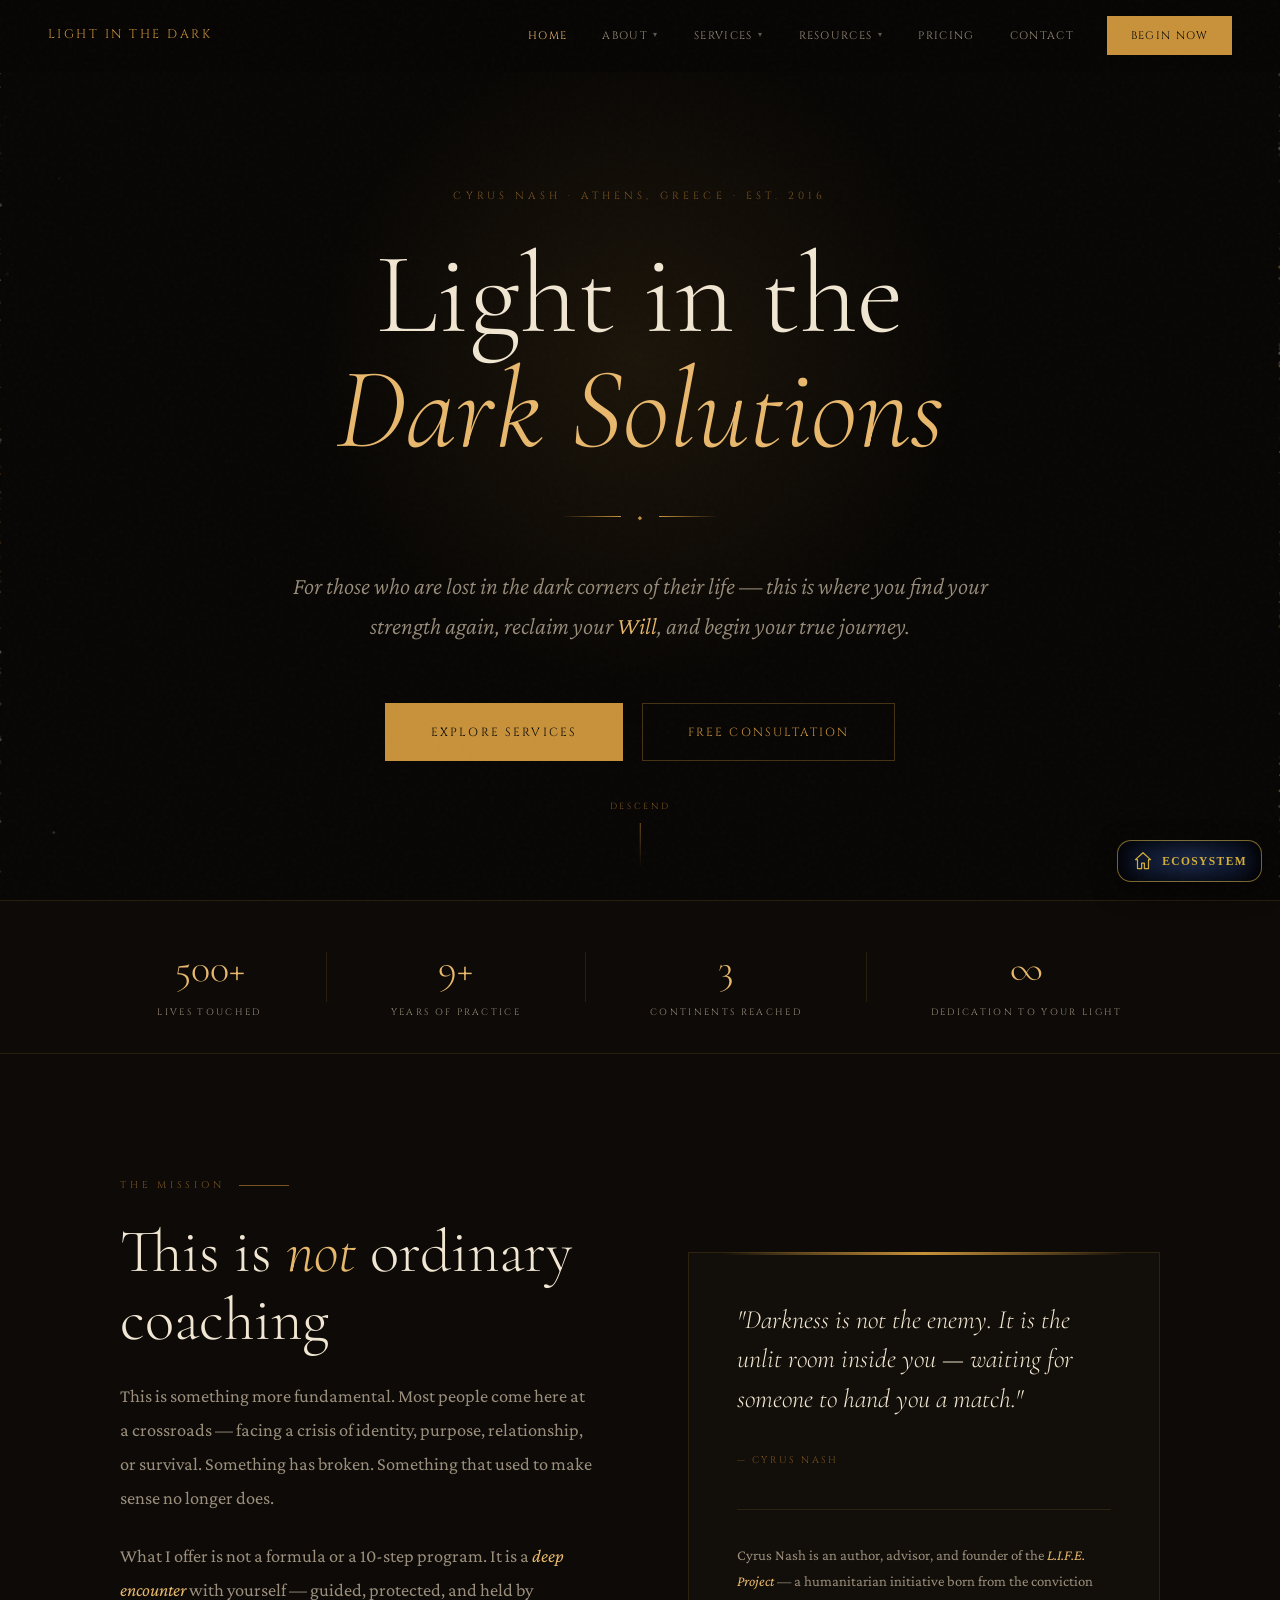
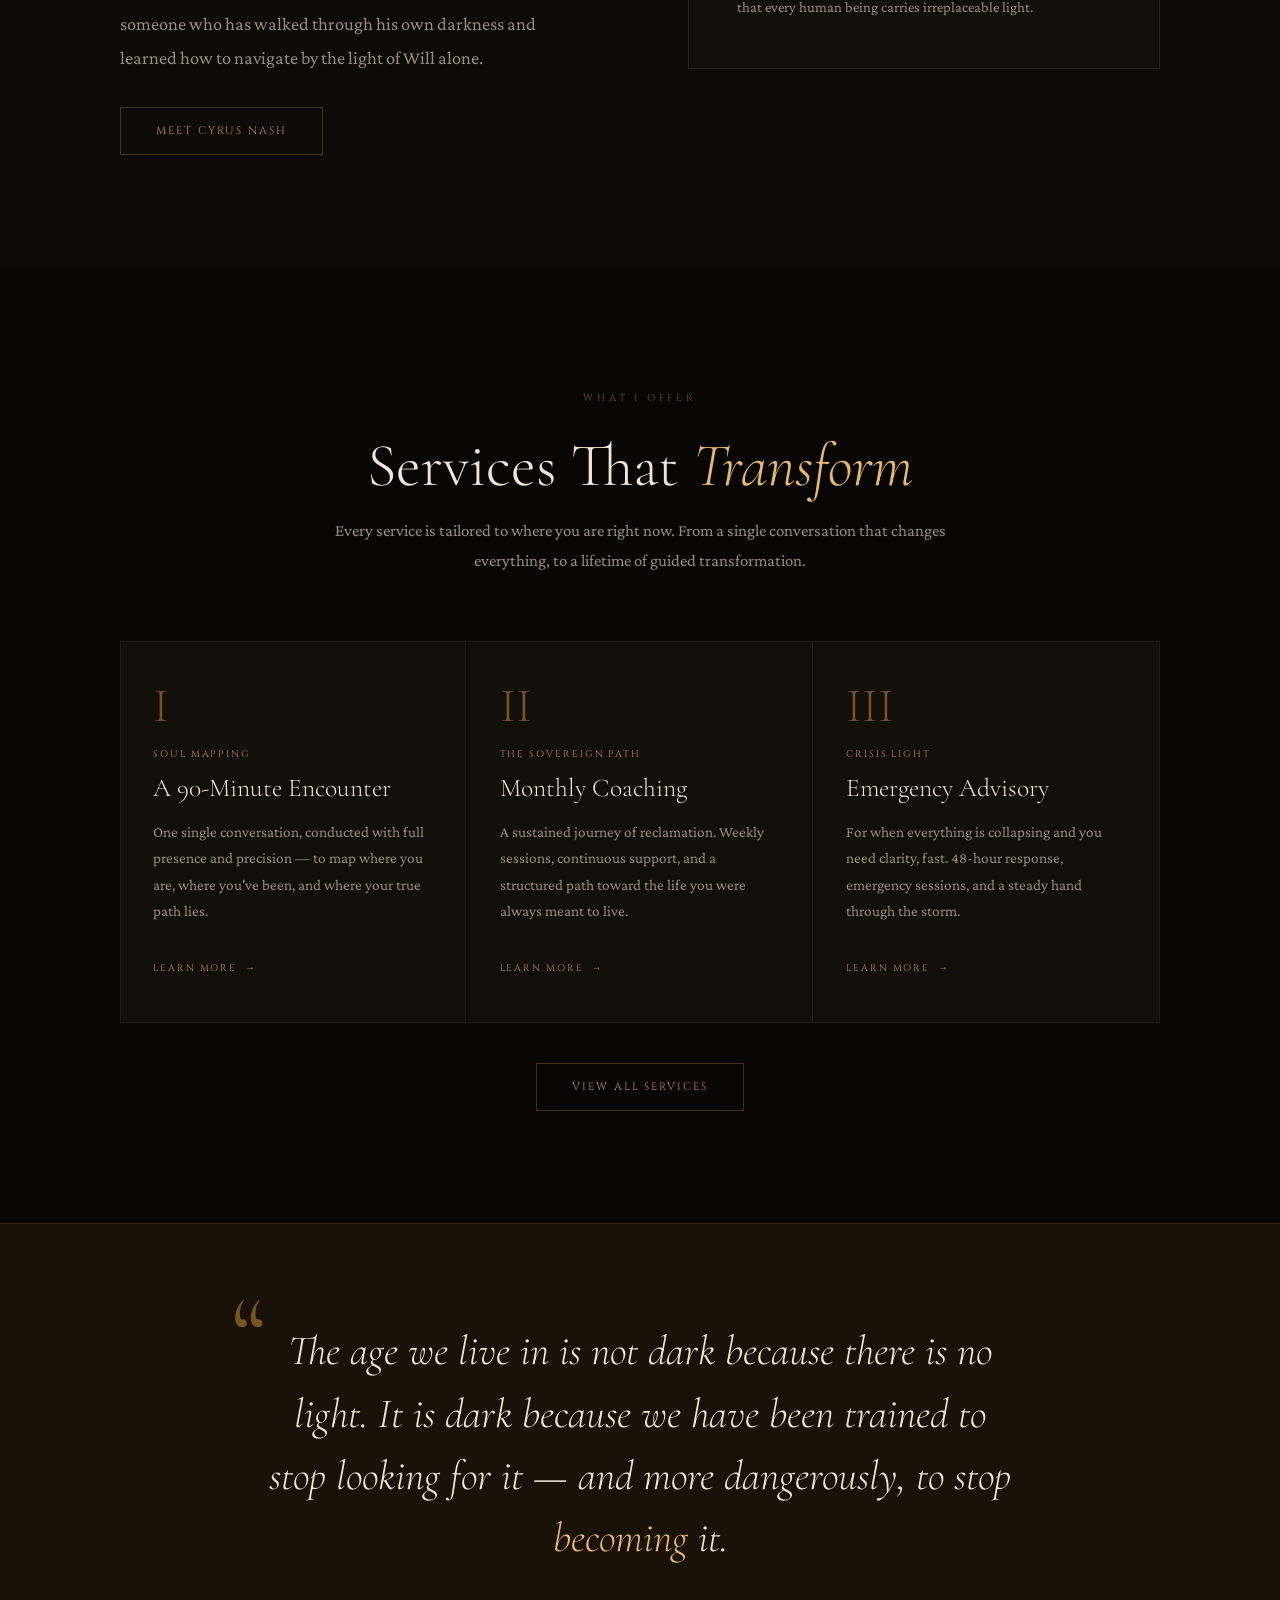
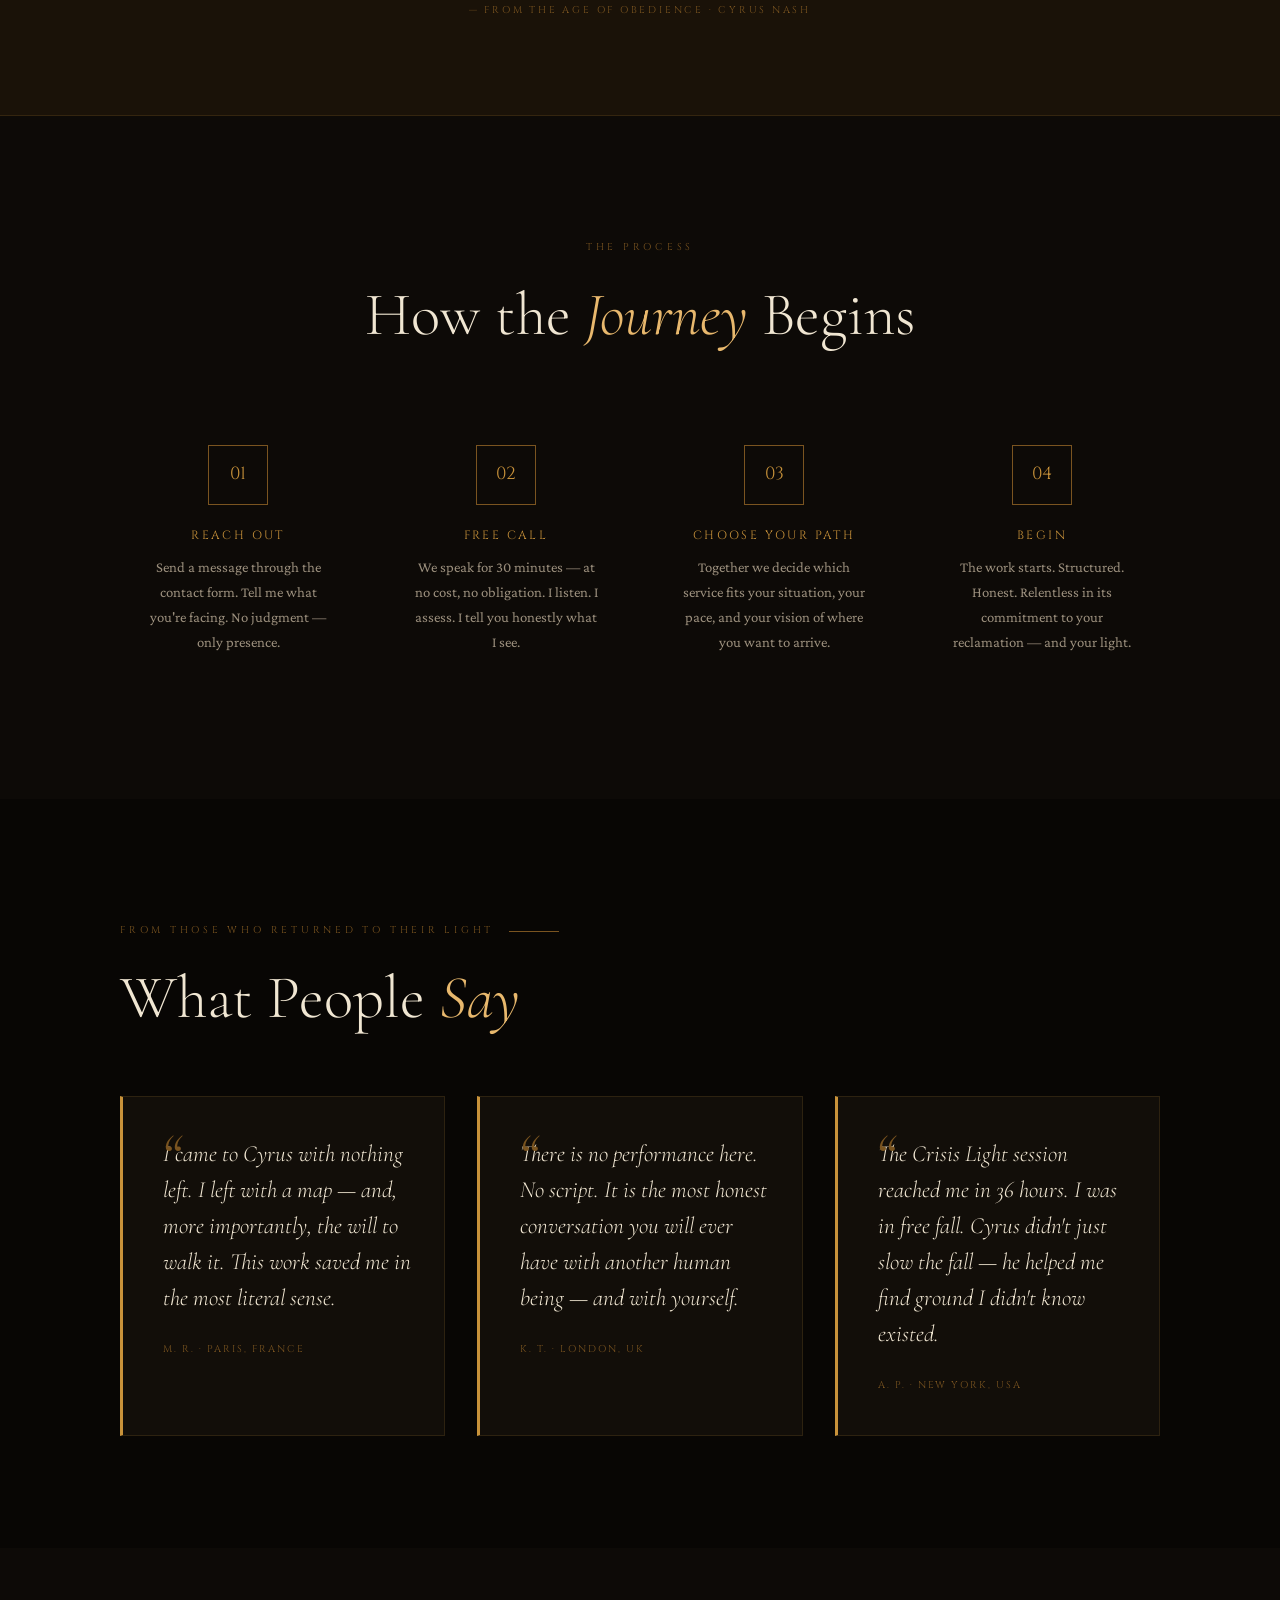
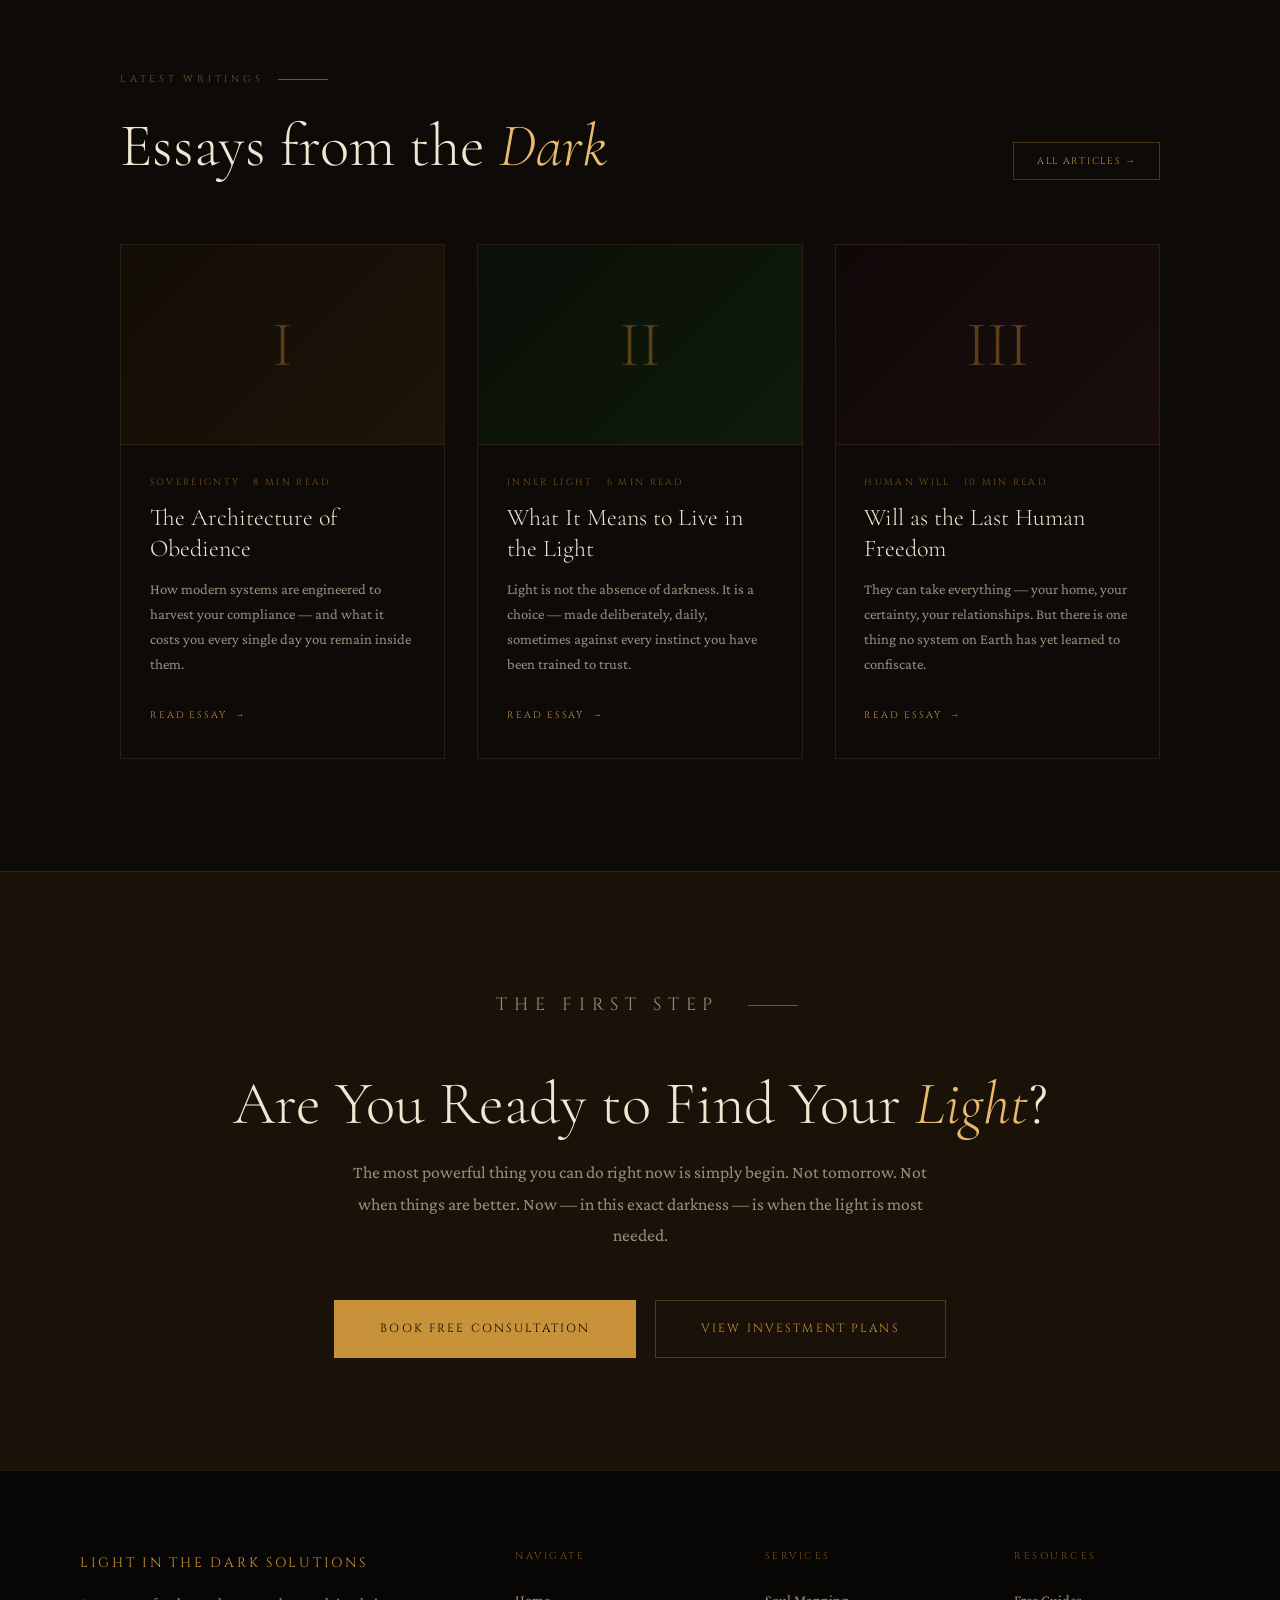
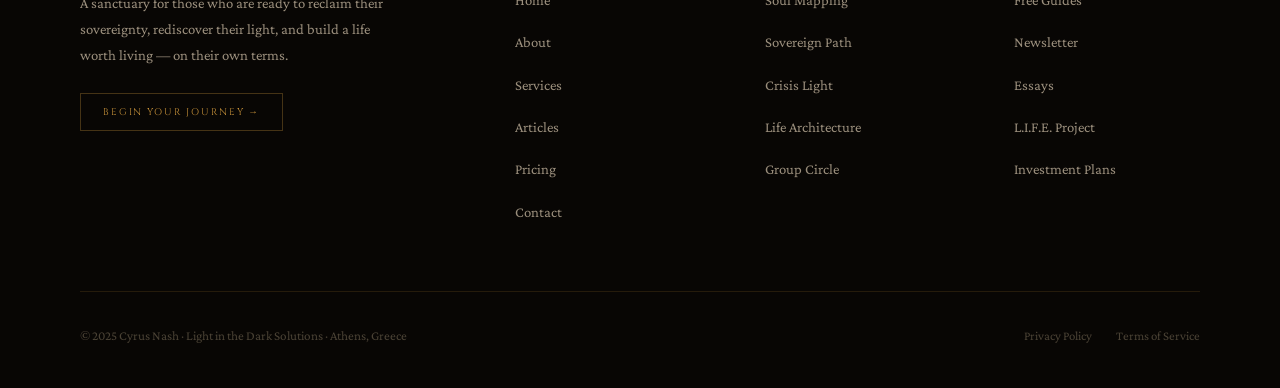
==== commit ac16679f: "Unify ecosystem: add ECOSYSTEM home-return badge to all pages (links back to litds.theguardiansofthe" ====
--- a/index.html
+++ b/index.html
@@ -330,5 +330,11 @@
 </footer>
 
 <script src="js/main.js"></script>
+<!-- ===== ECOSYSTEM HOME RETURN BADGE (c) 2026 Spiridon Tsakonas - Light in the Dark Solutions ===== -->
+<a id="eco-home-return" href="https://litds.theguardiansofthedeep.com/" target="_blank" rel="noopener" title="Return to the Ecosystem" style="position:fixed;bottom:18px;right:18px;z-index:9999;display:flex;align-items:center;gap:8px;text-decoration:none;background:radial-gradient(circle at 50% 42%,#1a2747 0%,#0e1830 60%,#05070f 100%);border:1.5px solid rgba(212,175,55,.55);border-radius:14px;padding:9px 14px;box-shadow:0 8px 24px rgba(0,0,0,.55),inset 0 0 18px 4px rgba(0,0,0,.8);font-family:Georgia,serif;transition:transform .3s,box-shadow .3s,border-color .3s;" onmouseover="this.style.transform='translateY(-3px)';this.style.boxShadow='0 12px 30px rgba(0,0,0,.65),inset 0 0 16px 3px rgba(0,0,0,.6),0 0 16px rgba(212,175,55,.45)';this.style.borderColor='rgba(212,175,55,.9)';" onmouseout="this.style.transform='translateY(0)';this.style.boxShadow='0 8px 24px rgba(0,0,0,.55),inset 0 0 18px 4px rgba(0,0,0,.8)';this.style.borderColor='rgba(212,175,55,.55)';">
+  <svg width="22" height="22" viewBox="0 0 64 64" xmlns="http://www.w3.org/2000/svg" aria-hidden="true" style="flex-shrink:0;"><path d="M32 8 10 28h6v26h12V38h8v16h12V28h6z" fill="none" stroke="#d4af37" stroke-width="3.5" stroke-linejoin="round"/></svg>
+  <span style="color:#d4af37;font-size:.72rem;font-weight:700;letter-spacing:.12em;">ECOSYSTEM</span>
+</a>
+<!-- ===== END ECOSYSTEM HOME RETURN BADGE ===== -->
 </body>
 </html>
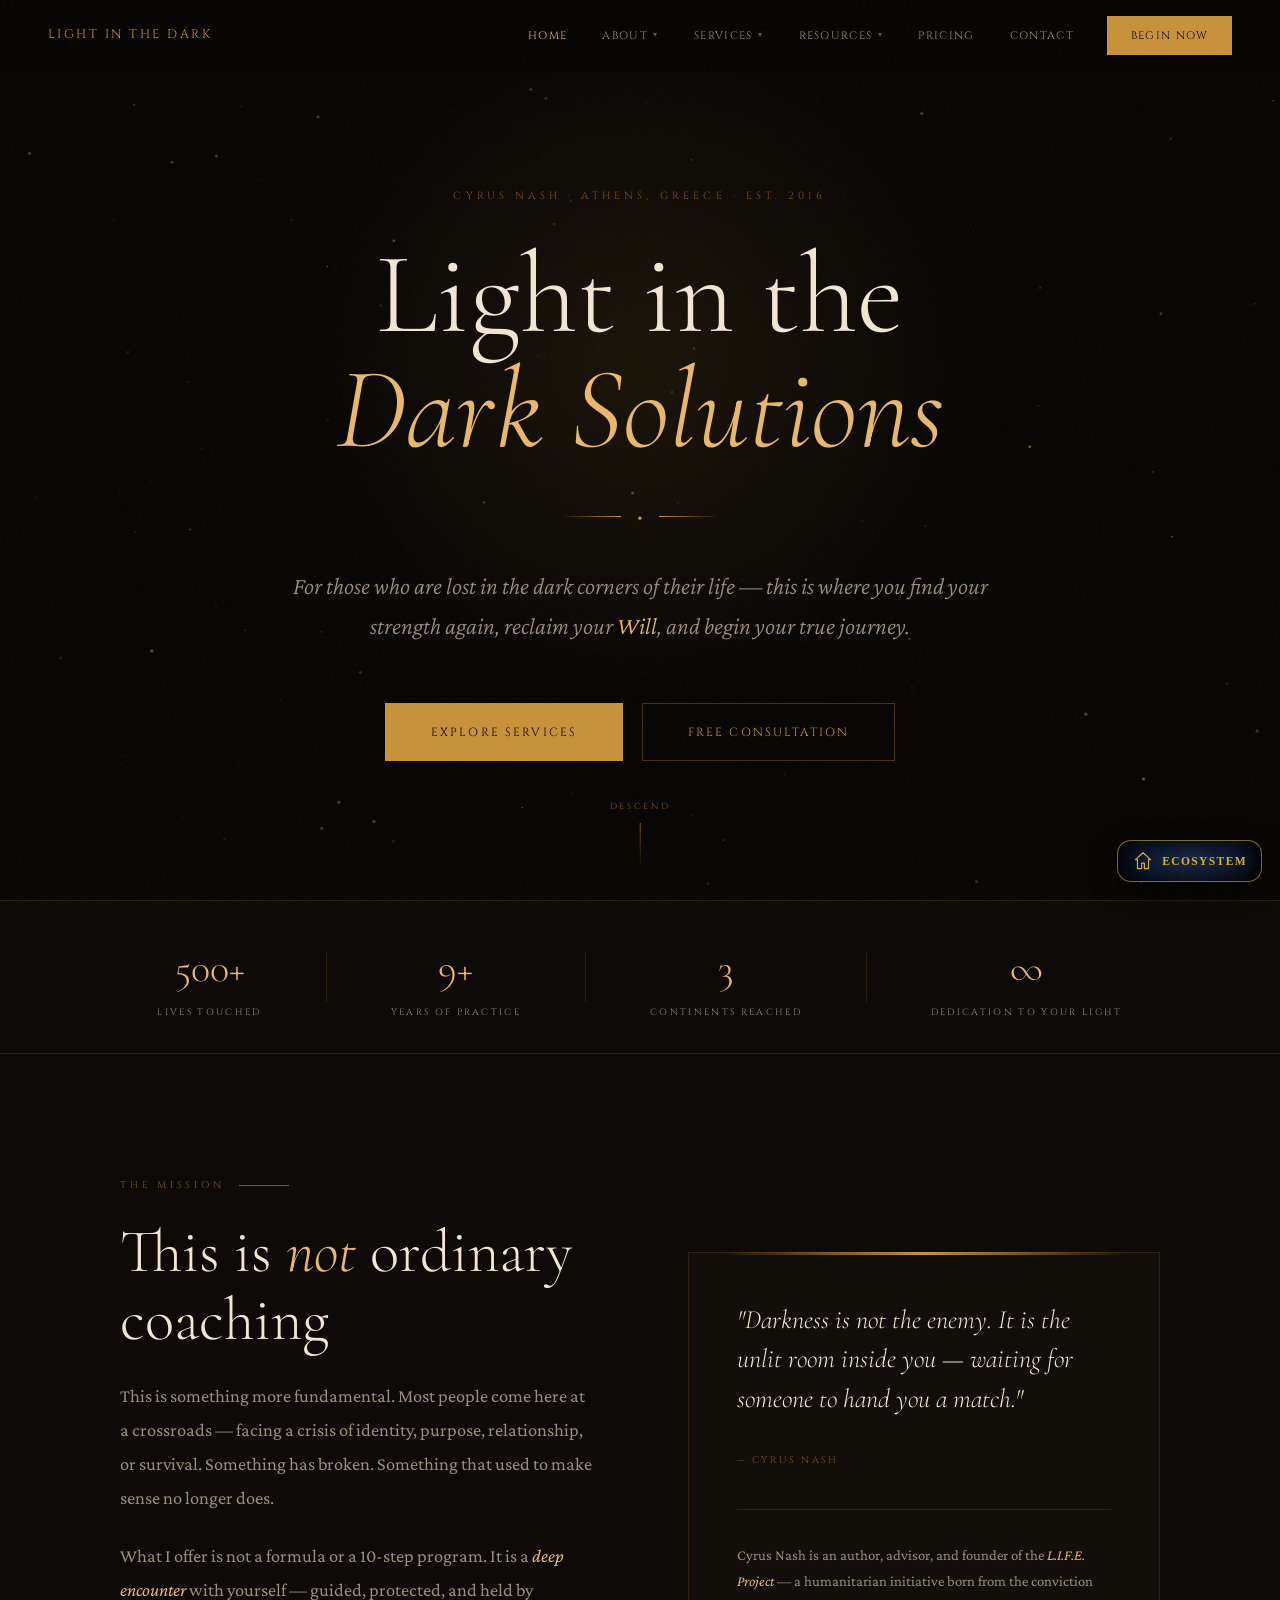
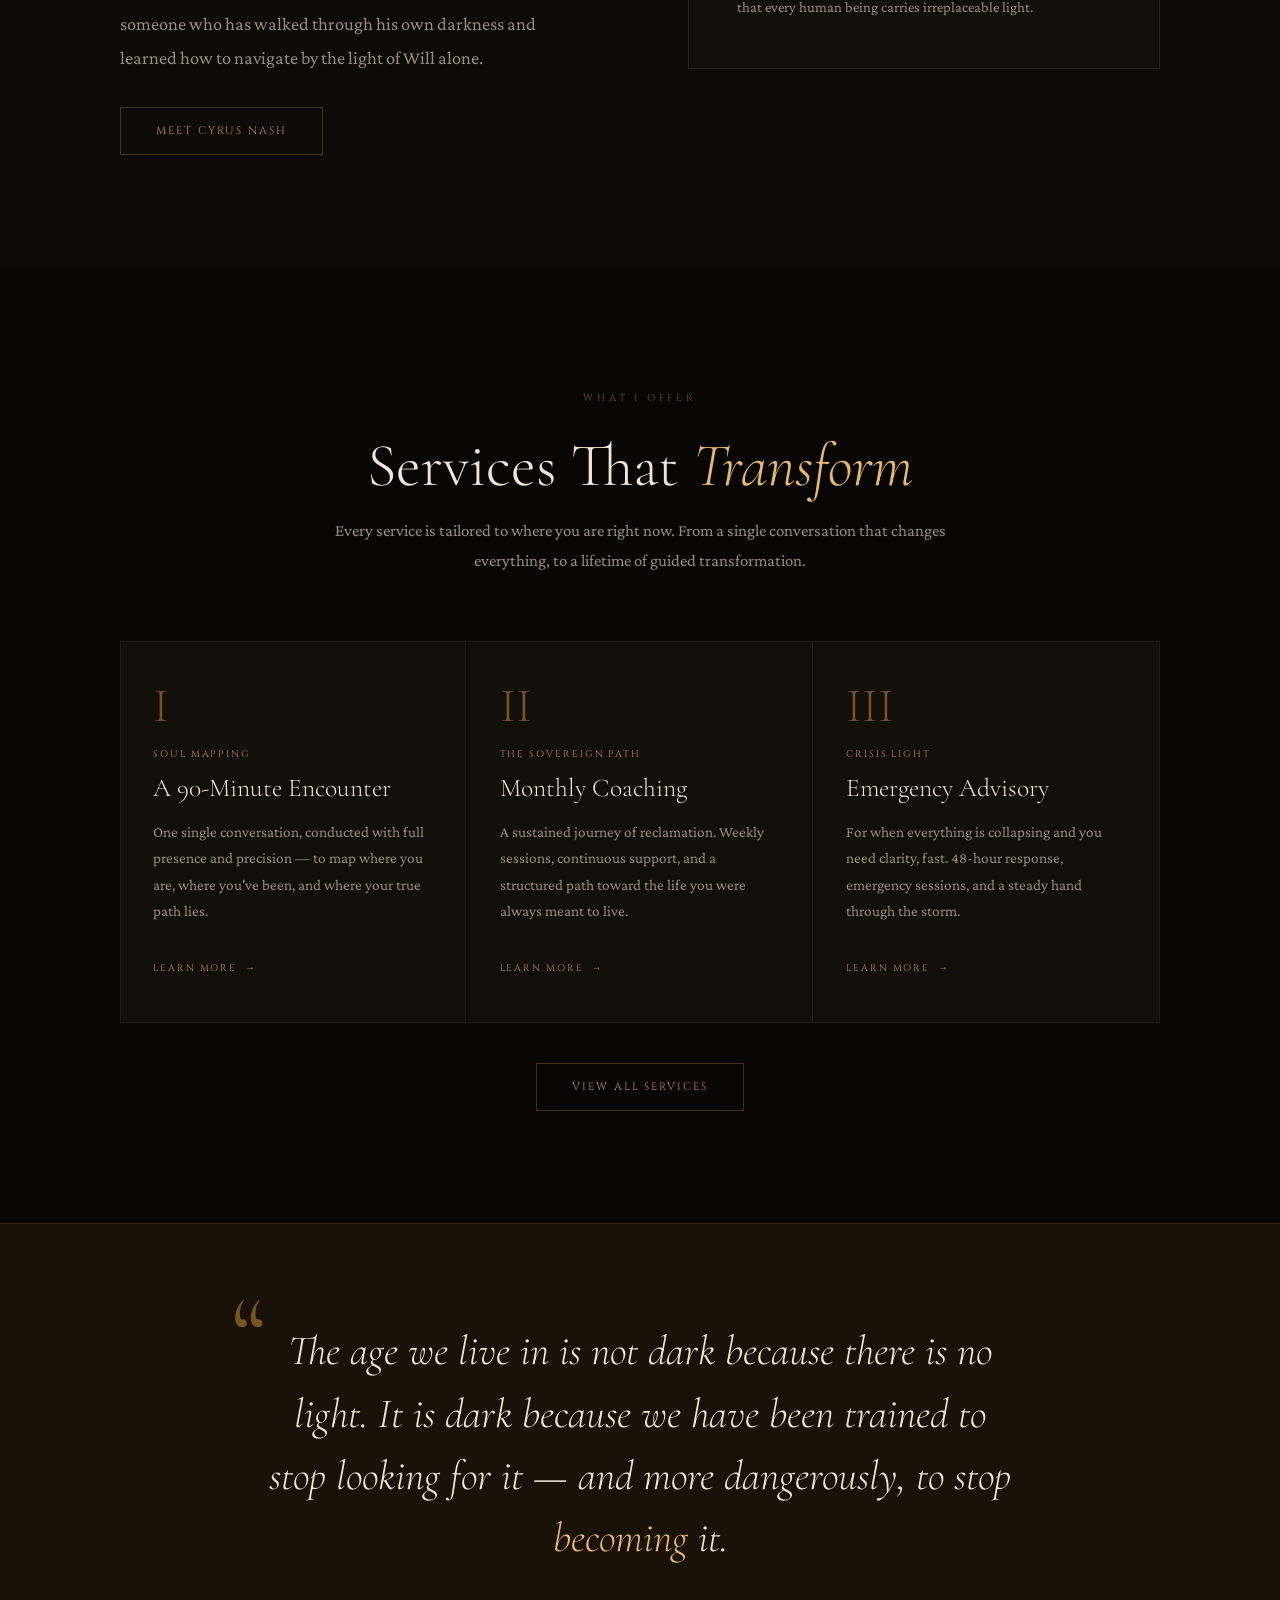
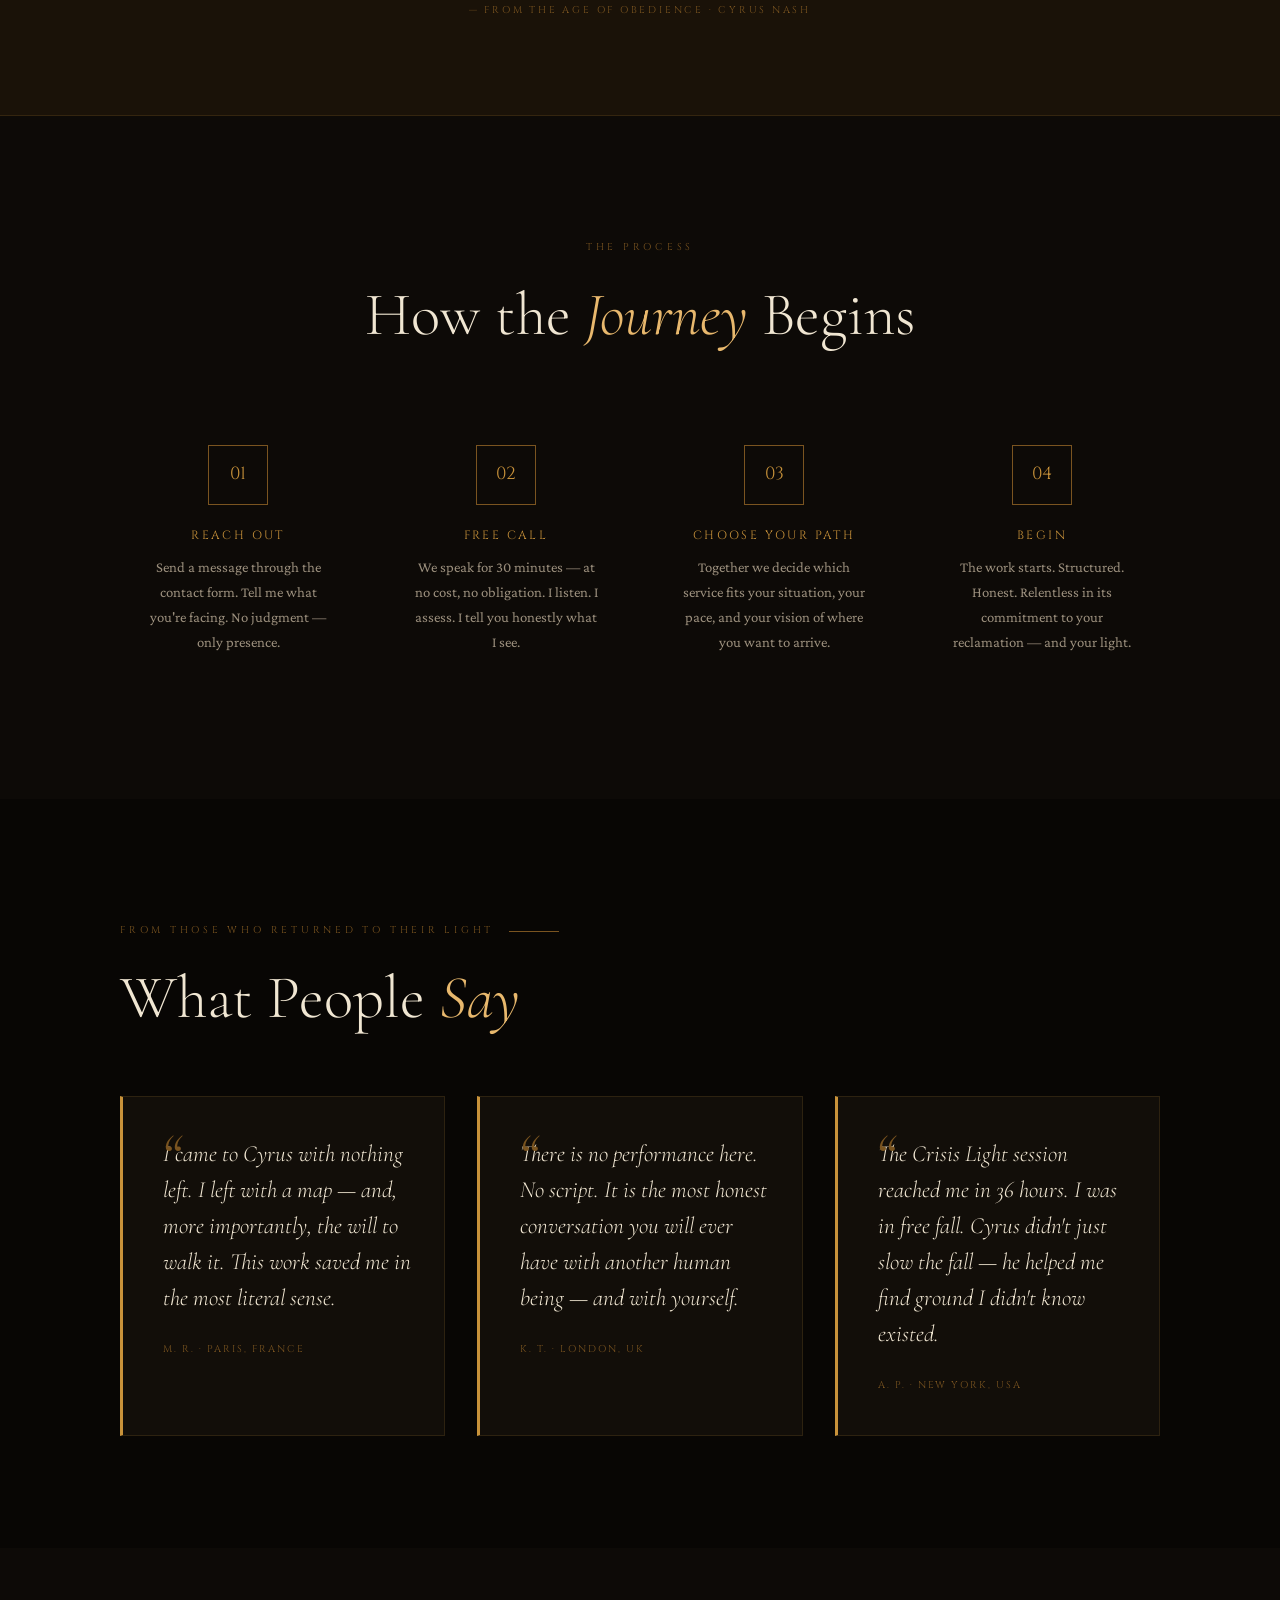
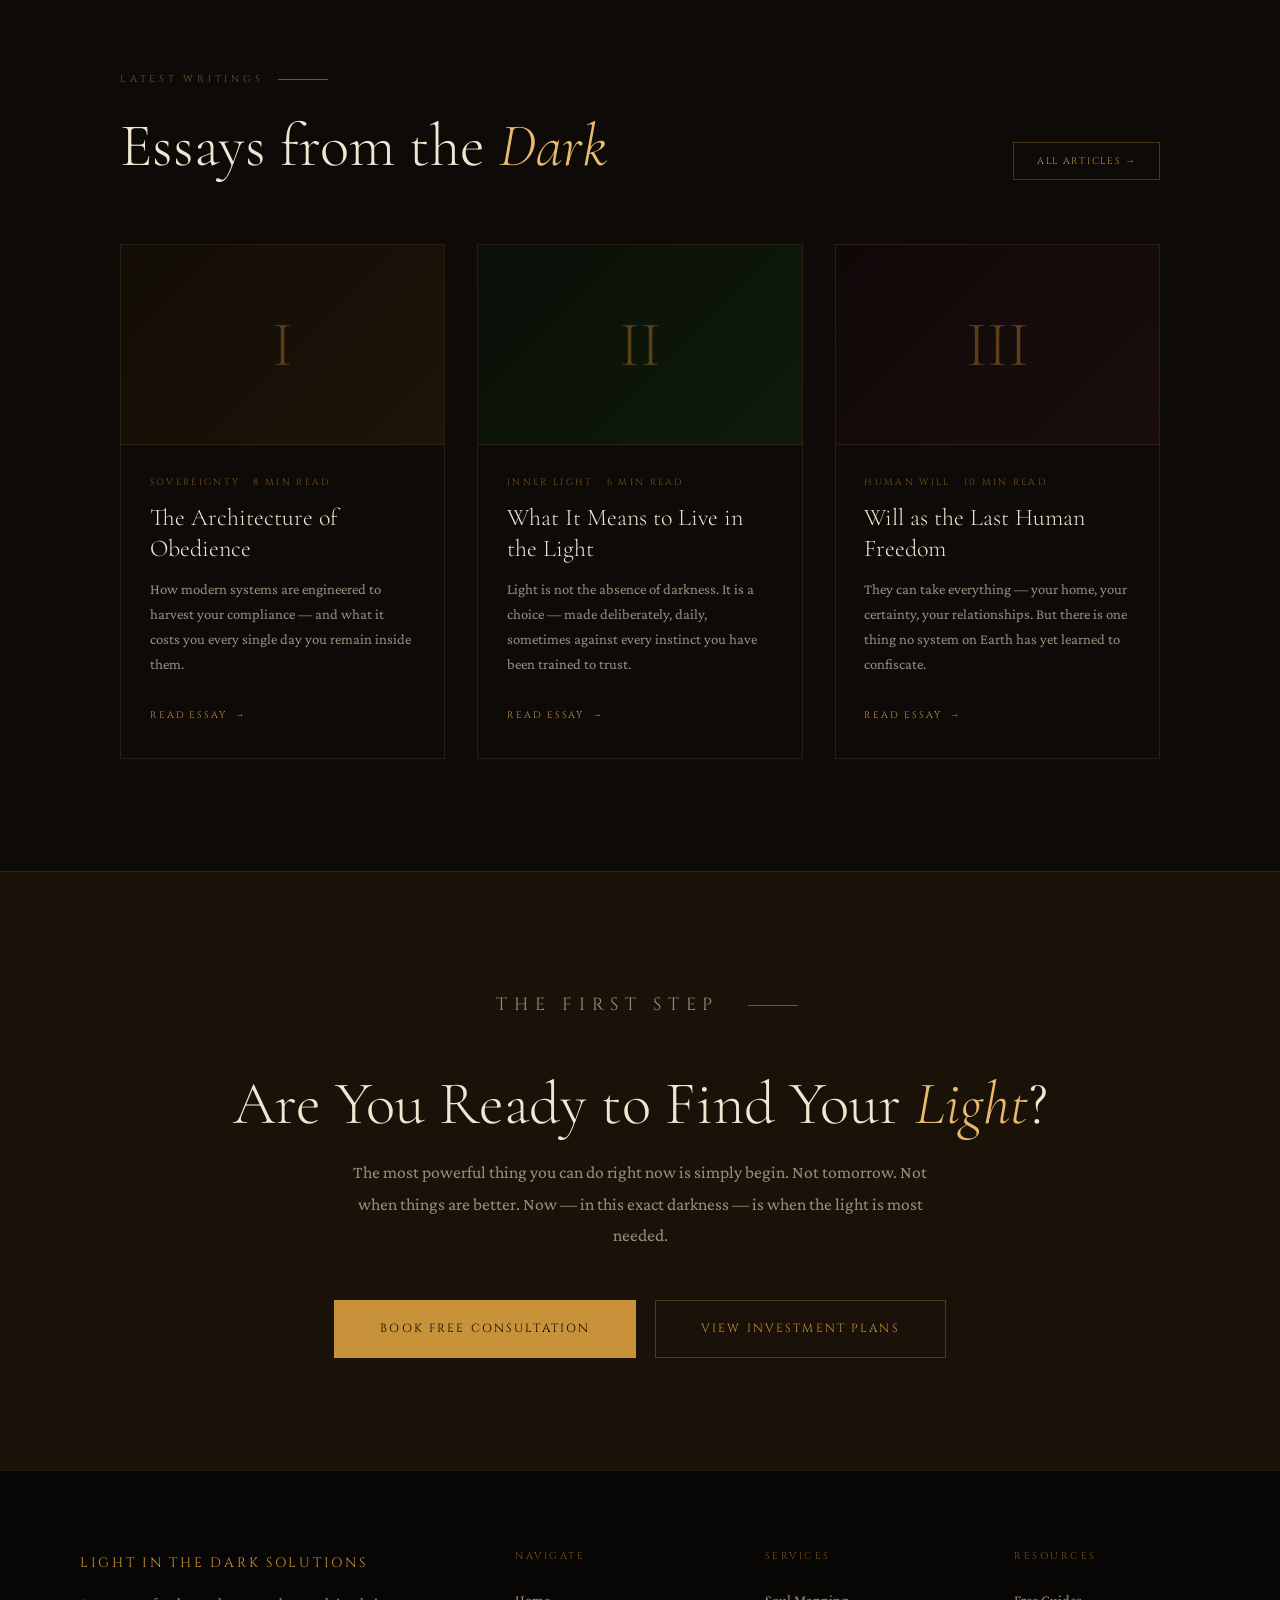
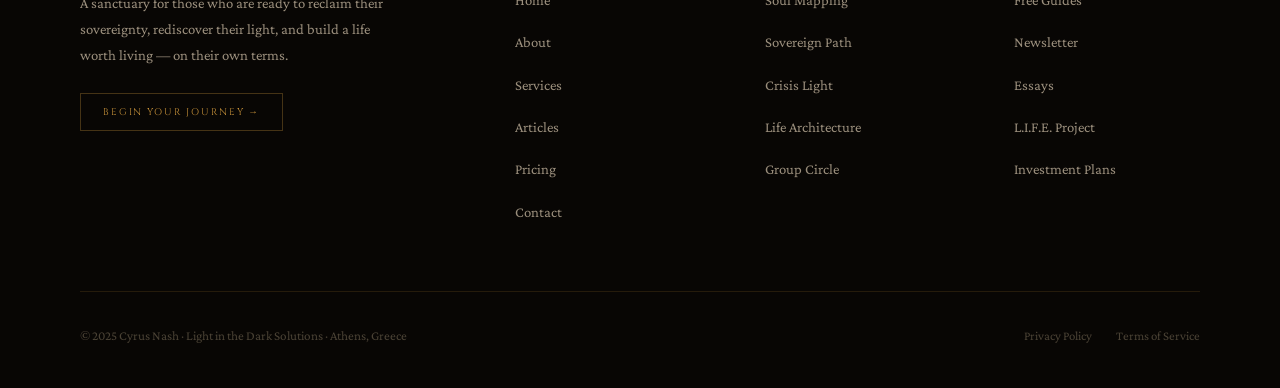
==== commit 9239ff73: "Fix Ecosystem return link: litds -> litd (live host)" ====
--- a/index.html
+++ b/index.html
@@ -331,7 +331,7 @@
 
 <script src="js/main.js"></script>
 <!-- ===== ECOSYSTEM HOME RETURN BADGE (c) 2026 Spiridon Tsakonas - Light in the Dark Solutions ===== -->
-<a id="eco-home-return" href="https://litds.theguardiansofthedeep.com/" target="_blank" rel="noopener" title="Return to the Ecosystem" style="position:fixed;bottom:18px;right:18px;z-index:9999;display:flex;align-items:center;gap:8px;text-decoration:none;background:radial-gradient(circle at 50% 42%,#1a2747 0%,#0e1830 60%,#05070f 100%);border:1.5px solid rgba(212,175,55,.55);border-radius:14px;padding:9px 14px;box-shadow:0 8px 24px rgba(0,0,0,.55),inset 0 0 18px 4px rgba(0,0,0,.8);font-family:Georgia,serif;transition:transform .3s,box-shadow .3s,border-color .3s;" onmouseover="this.style.transform='translateY(-3px)';this.style.boxShadow='0 12px 30px rgba(0,0,0,.65),inset 0 0 16px 3px rgba(0,0,0,.6),0 0 16px rgba(212,175,55,.45)';this.style.borderColor='rgba(212,175,55,.9)';" onmouseout="this.style.transform='translateY(0)';this.style.boxShadow='0 8px 24px rgba(0,0,0,.55),inset 0 0 18px 4px rgba(0,0,0,.8)';this.style.borderColor='rgba(212,175,55,.55)';">
+<a id="eco-home-return" href="https://litd.theguardiansofthedeep.com/" target="_blank" rel="noopener" title="Return to the Ecosystem" style="position:fixed;bottom:18px;right:18px;z-index:9999;display:flex;align-items:center;gap:8px;text-decoration:none;background:radial-gradient(circle at 50% 42%,#1a2747 0%,#0e1830 60%,#05070f 100%);border:1.5px solid rgba(212,175,55,.55);border-radius:14px;padding:9px 14px;box-shadow:0 8px 24px rgba(0,0,0,.55),inset 0 0 18px 4px rgba(0,0,0,.8);font-family:Georgia,serif;transition:transform .3s,box-shadow .3s,border-color .3s;" onmouseover="this.style.transform='translateY(-3px)';this.style.boxShadow='0 12px 30px rgba(0,0,0,.65),inset 0 0 16px 3px rgba(0,0,0,.6),0 0 16px rgba(212,175,55,.45)';this.style.borderColor='rgba(212,175,55,.9)';" onmouseout="this.style.transform='translateY(0)';this.style.boxShadow='0 8px 24px rgba(0,0,0,.55),inset 0 0 18px 4px rgba(0,0,0,.8)';this.style.borderColor='rgba(212,175,55,.55)';">
   <svg width="22" height="22" viewBox="0 0 64 64" xmlns="http://www.w3.org/2000/svg" aria-hidden="true" style="flex-shrink:0;"><path d="M32 8 10 28h6v26h12V38h8v16h12V28h6z" fill="none" stroke="#d4af37" stroke-width="3.5" stroke-linejoin="round"/></svg>
   <span style="color:#d4af37;font-size:.72rem;font-weight:700;letter-spacing:.12em;">ECOSYSTEM</span>
 </a>
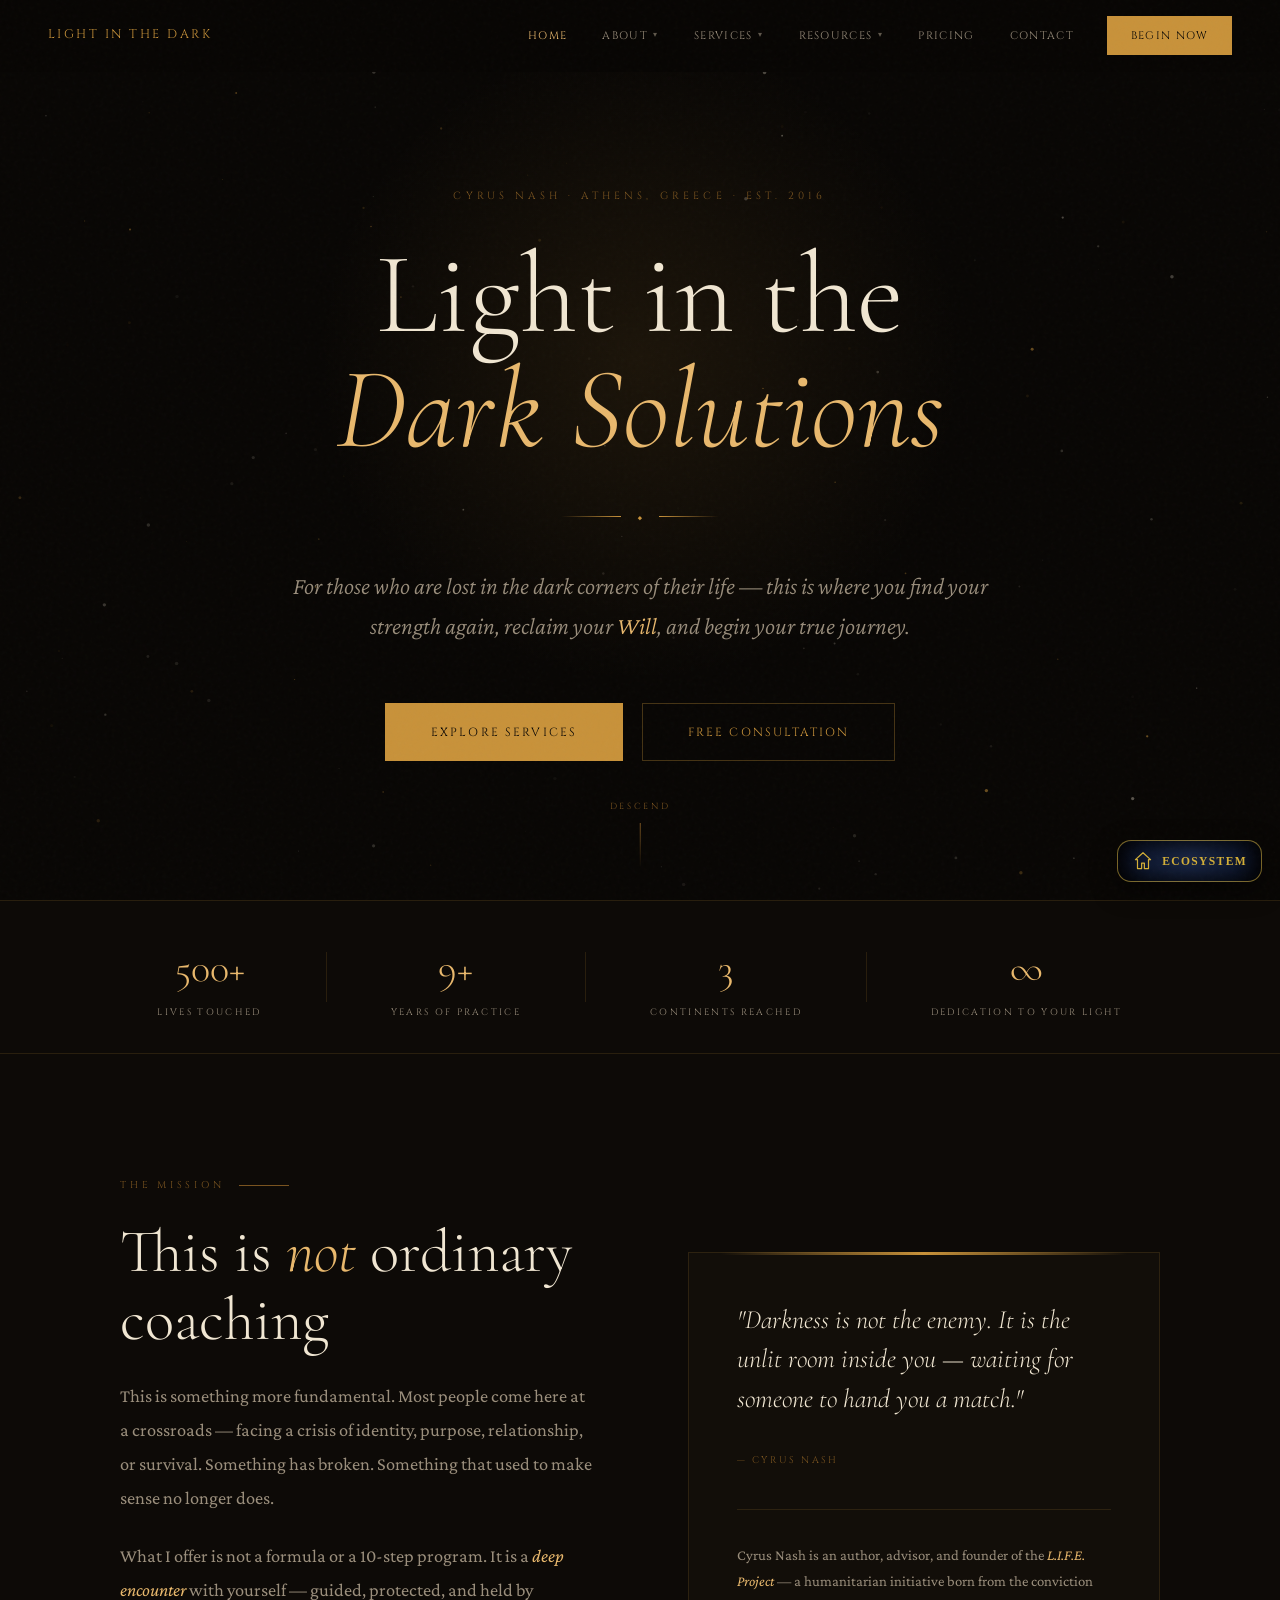
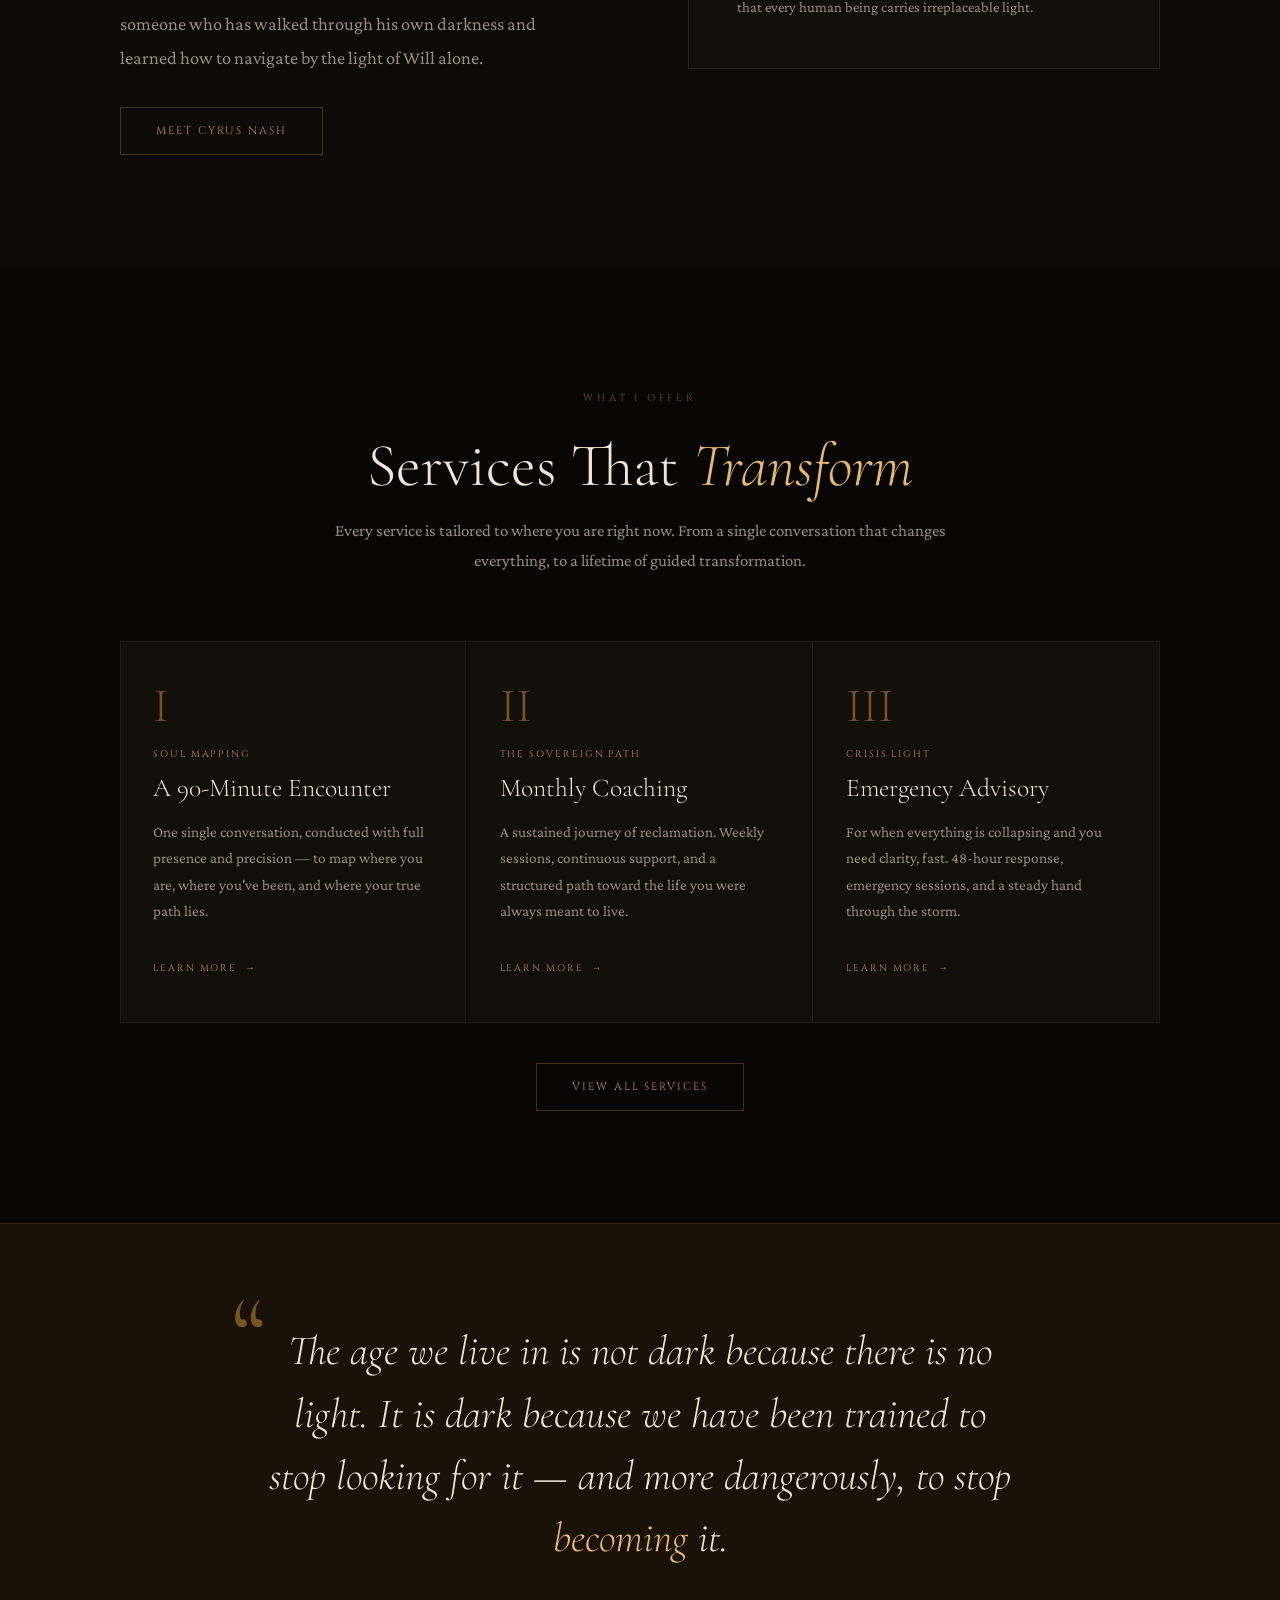
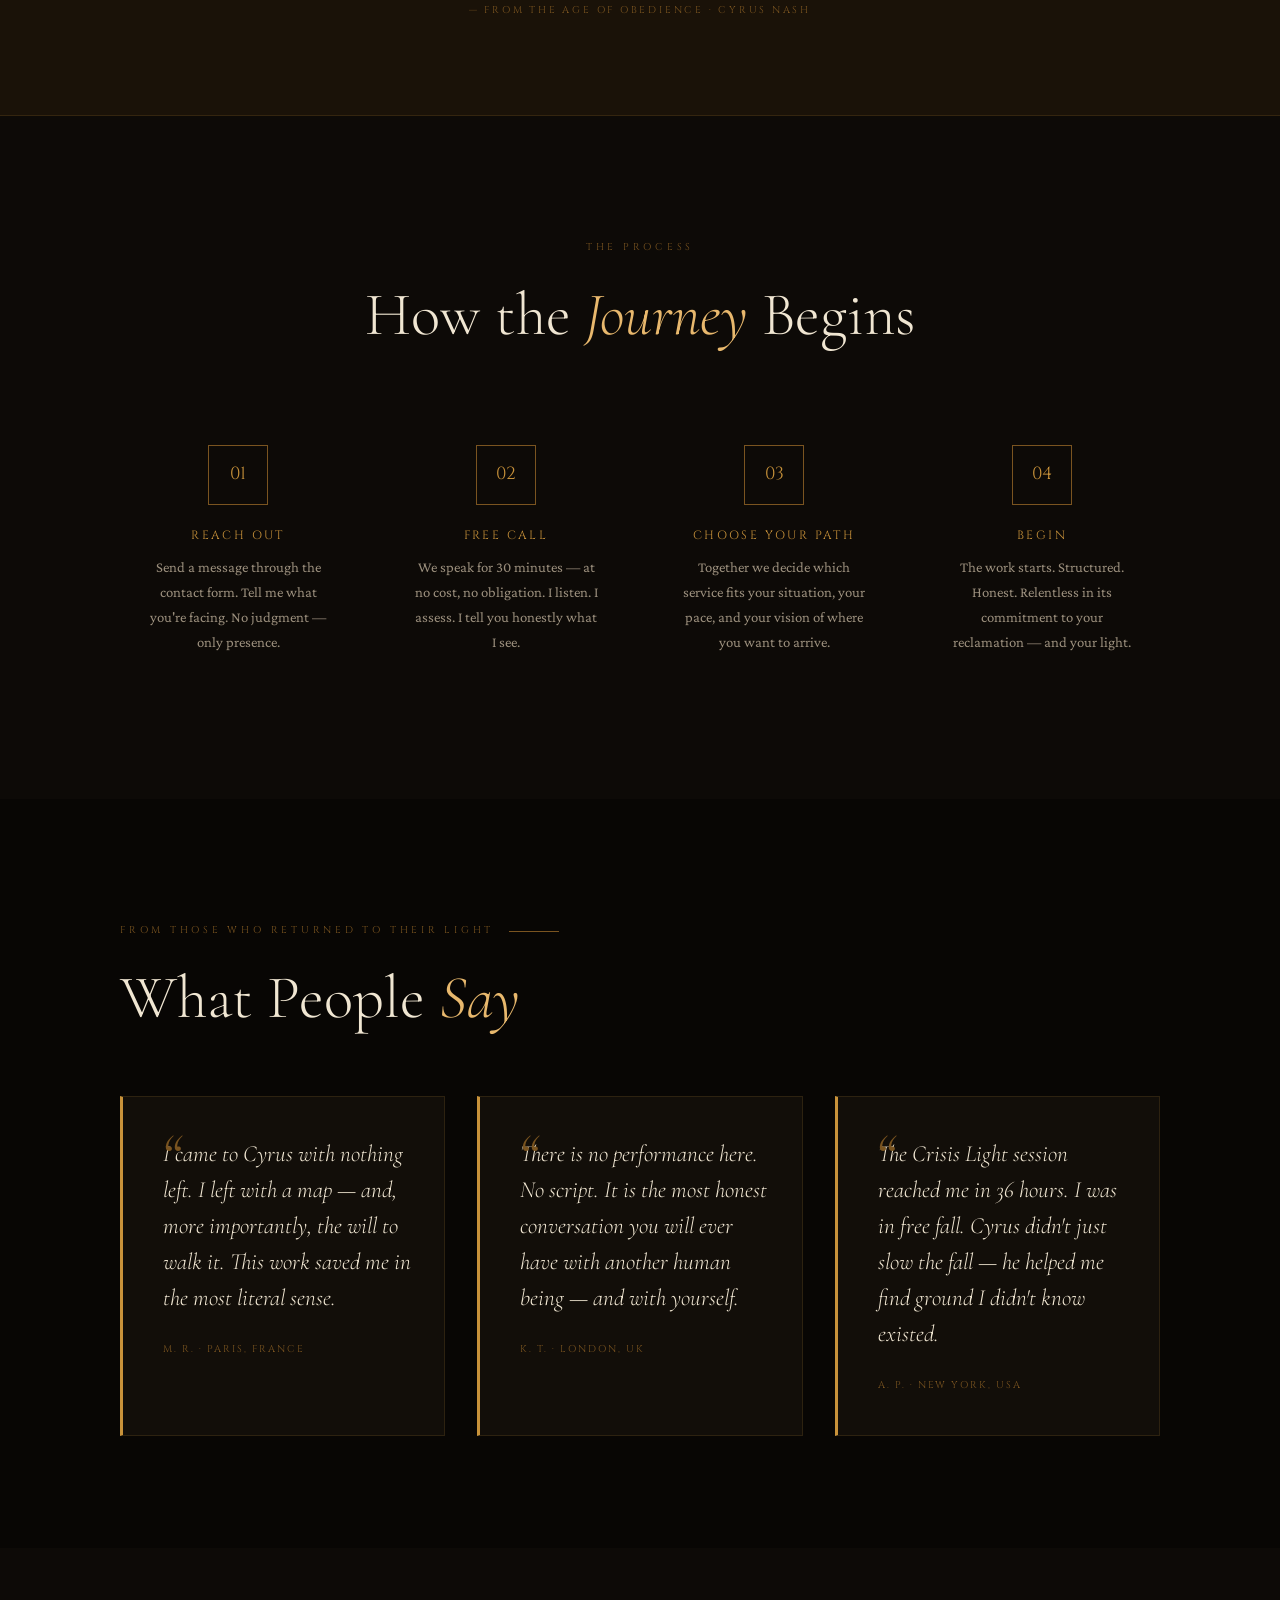
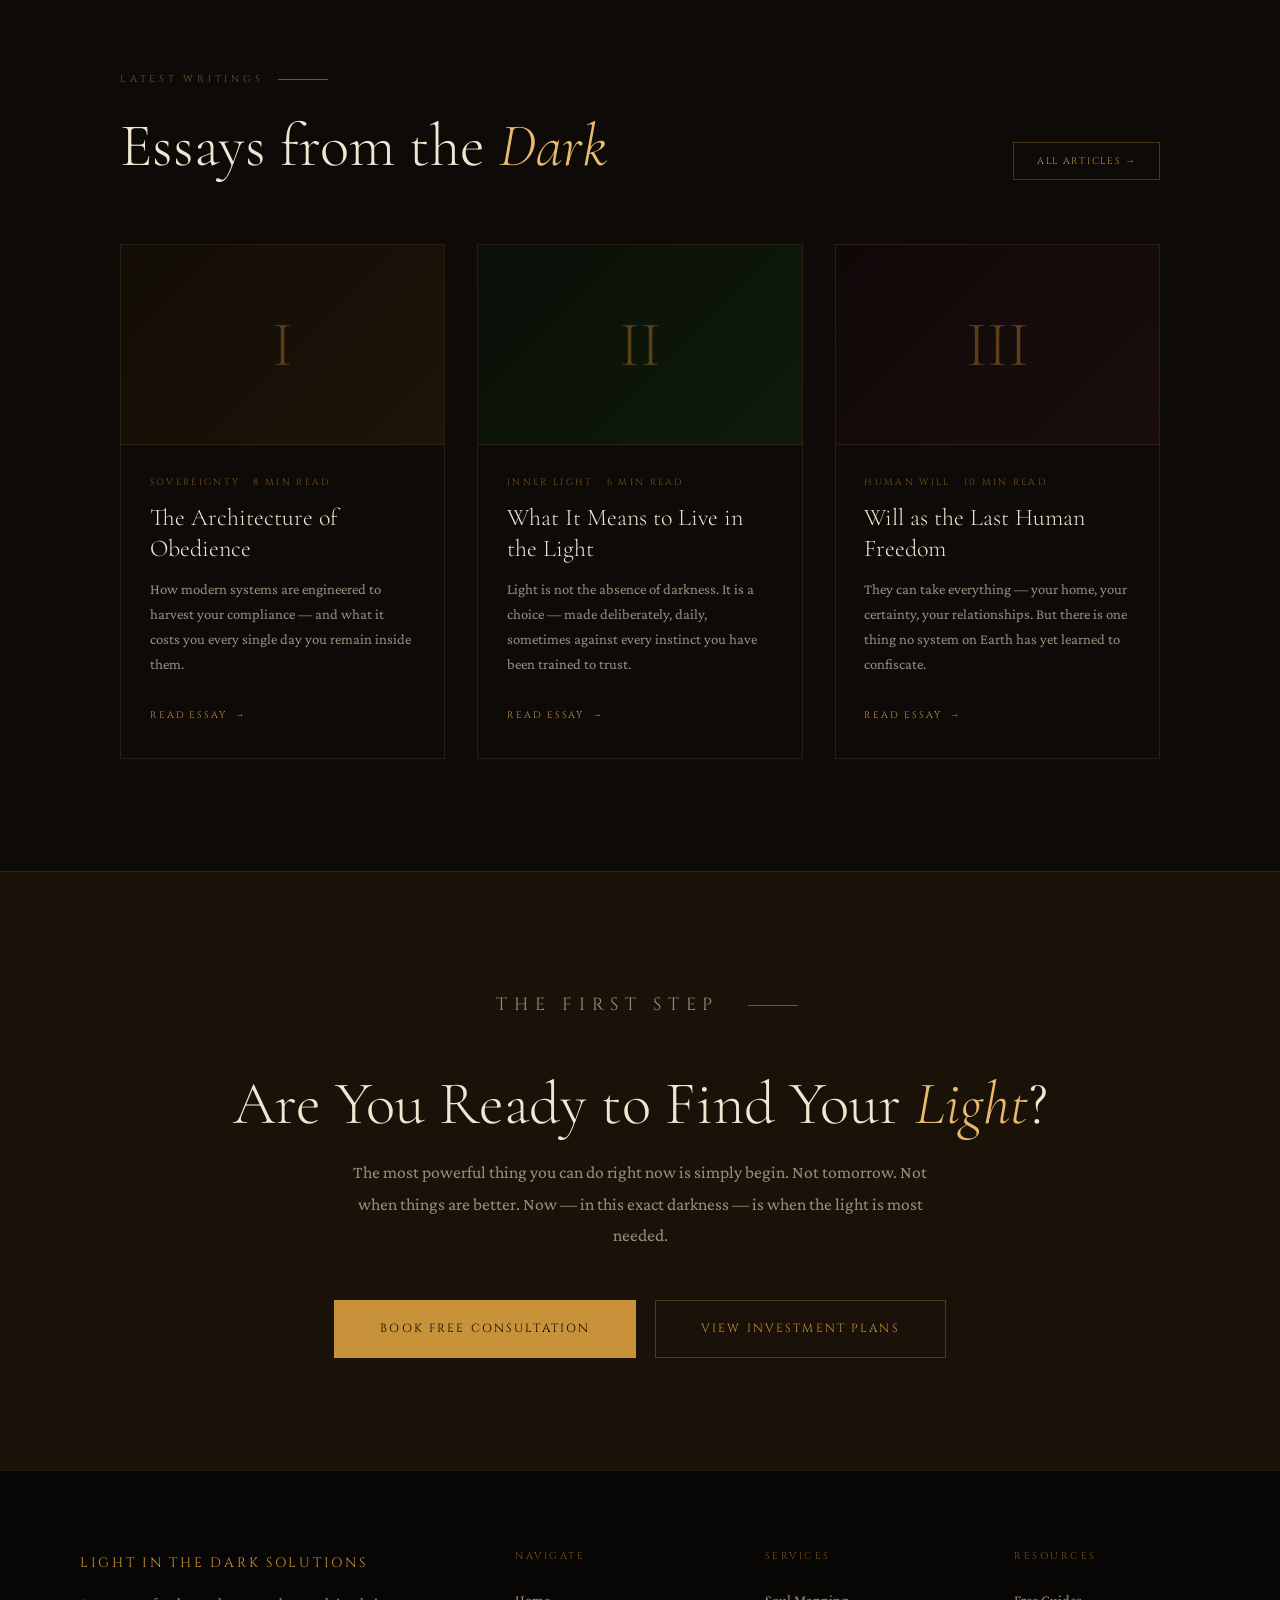
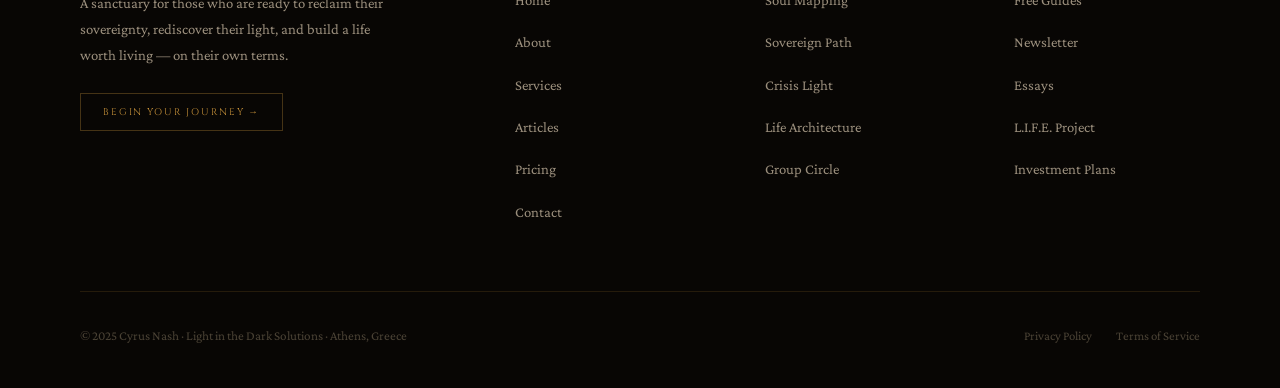
==== commit 8d840c33: "Add sovereign favicon (diamond mark) to all pages" ====
--- a/index.html
+++ b/index.html
@@ -1,6 +1,7 @@
 <!DOCTYPE html>
 <html lang="en">
 <head>
+<link rel="icon" type="image/svg+xml" href="favicon.svg">
 <meta charset="UTF-8">
 <meta name="viewport" content="width=device-width, initial-scale=1.0">
 <meta name="description" content="Light in the Dark Solutions — Life advisory and sovereignty coaching by Cyrus Nash. Helping you reclaim your strength, your will, and your life.">
